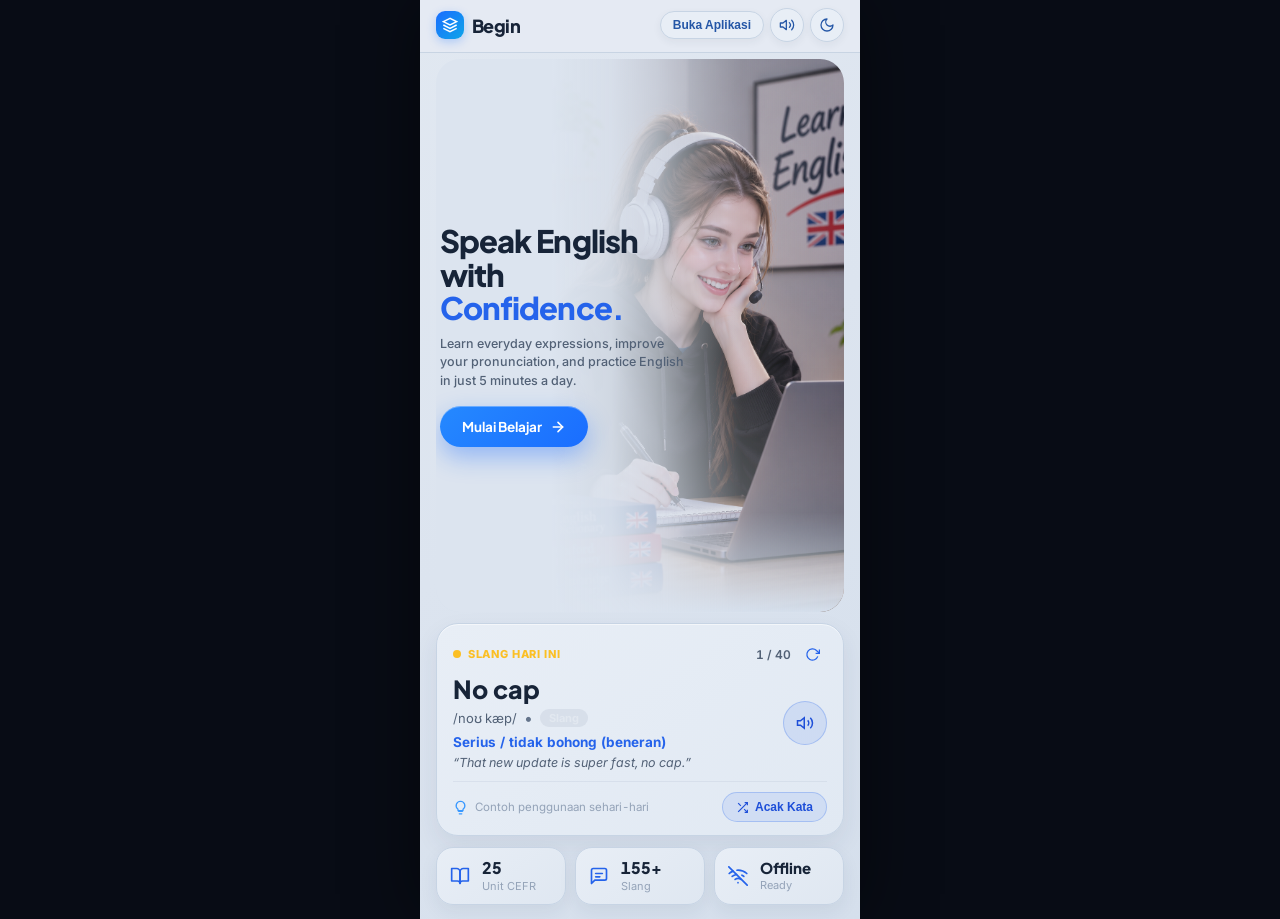
==== index.html @ 6539e972 "fix(theme): isolate #F2E6EE surface palette strictly to light mode and restore dark mode surfaces (v" ====
<!DOCTYPE html>
<html lang="id">
<head>
  <meta charset="UTF-8" />
  <meta name="viewport" content="width=device-width, initial-scale=1, maximum-scale=1, user-scalable=no, viewport-fit=cover" />
  <meta name="apple-mobile-web-app-capable" content="yes" />
  <meta name="theme-color" content="#071326" />
  <title>Begin — Speak English with Confidence</title>
  <link rel="manifest" href="./manifest.json" />
  <link rel="apple-touch-icon" href="./assets/icons/icon.svg" />
  <link rel="preconnect" href="https://fonts.googleapis.com" />
  <link rel="preconnect" href="https://fonts.gstatic.com" crossorigin />
  <link href="https://fonts.googleapis.com/css2?family=Inter:wght@400;500;600;700&family=Plus+Jakarta+Sans:wght@700;800&display=swap" rel="stylesheet" />
  <link rel="stylesheet" href="./css/tokens.css?v=28" />
  <link rel="stylesheet" href="./css/components.css?v=28" />
<script>
if ('caches' in window && localStorage.getItem('begin_ui_ver') !== 'v28') {
  caches.keys().then(ks => Promise.all(ks.map(k => caches.delete(k)))).then(() => {
    localStorage.setItem('begin_ui_ver', 'v28');
    location.reload();
  });
}
</script>
</head>
<body>
  <div class="app-shell is-landing" id="appShell" data-landing-theme="light">
    <div class="floating-toast" id="floatingToast">
      <span class="island-dot" id="toastDot"></span>
      <span id="toastText"></span>
    </div>

    <header class="top-bar">
      <div class="brand-wrap" id="brandHomeBtn">
        <div class="brand-logo"><svg viewBox="0 0 24 24"><path d="M12 2L2 7l10 5 10-5-10-5z"/><path d="M2 17l10 5 10-5"/><path d="M2 12l10 5 10-5"/></svg></div>
        <span class="brand-title">Begin</span>
      </div>
      <div class="top-actions">
        <button class="pill-nav-switch" id="modeSwitchBtn">Buka Aplikasi</button>
        <button class="icon-btn" id="voicePickerBtn" aria-label="Pilih Suara">
          <svg viewBox="0 0 24 24"><path d="M11 5L6 9H2v6h4l5 4V5z"/><path d="M15.54 8.46a5 5 0 0 1 0 7.07"/><path d="M19.07 4.93a10 10 0 0 1 0 14.14"/></svg>
        </button>
        <button class="icon-btn" id="themeToggleBtn" aria-label="Ganti Tema">
          <svg viewBox="0 0 24 24"><path d="M12 3a6 6 0 0 0 9 9 9 9 0 1 1-9-9Z"/></svg>
        </button>
      </div>
    </header>

    <main class="view-container landing-active" id="mainContainer">
      <!-- EDITORIAL LANDING PAGE MATCHING MOCKUP -->
      <section class="tab-view active" id="view-landing">
        <div class="editorial-split-hero stagger-1">
          <img class="editorial-hero-photo" src="./assets/img/hero-girl.png?v=28" alt="Belajar bahasa Inggris dengan headset di Begin" />
          <div class="editorial-hero-vignette"></div>

          <div class="editorial-hero-copy">
            <h1 class="editorial-title">
              Speak English<br/>with <span>Confidence.</span>
            </h1>
            <p class="editorial-sub">
              Learn everyday expressions, improve your pronunciation, and practice English in just 5 minutes a day.
            </p>
            <button class="editorial-cta-pill" id="heroStartBtn">
              <span>Mulai Belajar</span>
              <svg width="16" height="16" viewBox="0 0 24 24" fill="none" stroke="currentColor" stroke-width="2.4" stroke-linecap="round" stroke-linejoin="round"><line x1="5" y1="12" x2="19" y2="12"/><polyline points="12 5 19 12 12 19"/></svg>
            </button>
          </div>
        </div>

        <!-- Frosted Glass Slang Card -->
        <div class="midnight-slang-card stagger-2">
          <div style="display:flex;align-items:center;justify-content:space-between;margin-bottom:6px;">
            <div style="display:flex;align-items:center;gap:7px;">
              <span style="width:8px;height:8px;border-radius:50%;background:#FBBF24;display:inline-block;"></span>
              <span style="font-size:11px;font-weight:800;letter-spacing:0.06em;color:#FBBF24;">SLANG HARI INI</span>
            </div>
            <div style="display:flex;align-items:center;gap:6px;">
              <span id="landingSlangCounter" style="font-size:12px;font-weight:600;color:#CBD5E1;">1 / 40</span>
              <button class="slang-icon-mini" id="refreshLandingSlangBtn" aria-label="Ganti Slang">
                <svg viewBox="0 0 24 24"><polyline points="23 4 23 10 17 10"/><path d="M20.49 15a9 9 0 1 1-2.12-9.36L23 10"/></svg>
              </button>
            </div>
          </div>

          <div style="display:flex;align-items:center;justify-content:space-between;gap:12px;margin-bottom:10px;">
            <div style="min-width:0;">
              <div id="landingSlangWord" style="font-family:'Plus Jakarta Sans',sans-serif;font-size:25px;font-weight:800;line-height:1.15;">No cap</div>
              <div style="display:flex;align-items:center;gap:7px;margin:4px 0 6px;">
                <span id="landingSlangPhonetic" style="font-size:13px;color:#CBD5E1;">/nəʊ kæp/</span>
                <span style="color:#64748B;">•</span>
                <span style="font-size:11px;font-weight:700;padding:2px 9px;border-radius:99px;background:rgba(148,163,184,0.18);color:#E2E8F0;">Slang</span>
              </div>
              <div id="landingSlangMeaning" style="font-size:13.5px;font-weight:700;color:#3898FF;margin-bottom:4px;">Serius / tidak bohong (beneran)</div>
              <div id="landingSlangExample" style="font-size:12.5px;color:#E2E8F0;font-style:italic;line-height:1.4;">“That new update is super fast, no cap.”</div>
            </div>

            <button class="slang-audio-circle" id="playLandingSlangBtn" aria-label="Dengarkan Pelafalan">
              <svg viewBox="0 0 24 24"><polygon points="11 5 6 9 2 9 2 15 6 15 11 19 11 5"/><path d="M15.54 8.46a5 5 0 0 1 0 7.07"/><path d="M19.07 4.93a10 10 0 0 1 0 14.14"/></svg>
            </button>
          </div>

          <div style="border-top:1px solid rgba(148,163,184,0.16);padding-top:10px;display:flex;align-items:center;justify-content:space-between;gap:8px;">
            <div style="display:flex;align-items:center;gap:7px;color:#94A3B8;font-size:11.5px;">
              <svg width="15" height="15" viewBox="0 0 24 24" fill="none" stroke="#3898FF" stroke-width="2" stroke-linecap="round" stroke-linejoin="round"><path d="M9 18h6"/><path d="M10 22h4"/><path d="M12 2a7 7 0 0 0-4 12.7V17h8v-2.3A7 7 0 0 0 12 2z"/></svg>
              <span>Contoh penggunaan sehari-hari</span>
            </div>
            <button class="slang-shuffle-pill" id="shuffleLandingSlangBtn">
              <svg viewBox="0 0 24 24"><polyline points="16 3 21 3 21 8"/><line x1="4" y1="20" x2="21" y2="3"/><polyline points="21 16 21 21 16 21"/><line x1="15" y1="15" x2="21" y2="21"/><line x1="4" y1="4" x2="9" y2="9"/></svg>
              <span>Acak Kata</span>
            </button>
          </div>
        </div>

        <!-- Bottom 3-Column KPI Strip -->
        <div class="midnight-kpi-grid stagger-3">
          <div class="midnight-kpi-box" data-jump="path">
            <div class="midnight-kpi-icon">
              <svg viewBox="0 0 24 24"><path d="M2 3h6a4 4 0 0 1 4 4v14a3 3 0 0 0-3-3H2z"/><path d="M22 3h-6a4 4 0 0 0-4 4v14a3 3 0 0 1 3-3h7z"/></svg>
            </div>
            <div>
              <div style="font-family:'Plus Jakarta Sans',sans-serif;font-size:16px;font-weight:800;line-height:1.1;">25</div>
              <div style="font-size:11px;color:#94A3B8;margin-top:2px;">Unit CEFR</div>
            </div>
          </div>

          <div class="midnight-kpi-box" data-jump="words">
            <div class="midnight-kpi-icon">
              <svg viewBox="0 0 24 24"><path d="M21 15a2 2 0 0 1-2 2H7l-4 4V5a2 2 0 0 1 2-2h14a2 2 0 0 1 2 2z"/><line x1="8" y1="9" x2="16" y2="9"/><line x1="8" y1="13" x2="13" y2="13"/></svg>
            </div>
            <div>
              <div style="font-family:'Plus Jakarta Sans',sans-serif;font-size:16px;font-weight:800;line-height:1.1;">155+</div>
              <div style="font-size:11px;color:#94A3B8;margin-top:2px;">Slang</div>
            </div>
          </div>

          <div class="midnight-kpi-box" id="offlineBadgeBtn">
            <div class="midnight-kpi-icon">
              <svg viewBox="0 0 24 24"><line x1="1" y1="1" x2="23" y2="23"/><path d="M16.72 11.06A10.94 10.94 0 0 1 19 12.55"/><path d="M5 12.55a10.94 10.94 0 0 1 5.17-2.39"/><path d="M10.71 5.05A16 16 0 0 1 22.58 9"/><path d="M1.42 9a15.91 15.91 0 0 1 4.7-2.88"/><path d="M8.53 16.11a6 6 0 0 1 6.95 0"/><line x1="12" y1="20" x2="12.01" y2="20"/></svg>
            </div>
            <div>
              <div style="font-family:'Plus Jakarta Sans',sans-serif;font-size:15px;font-weight:800;line-height:1.1;">Offline</div>
              <div style="font-size:11px;color:#94A3B8;margin-top:2px;">Ready</div>
            </div>
          </div>
        </div>
      </section>

      <!-- TAB 1: TODAY -->
      <section class="tab-view" id="view-today">
        <h1 class="large-title">Today</h1>
        <p class="subtitle">Target latihan harianmu. Tutup ketiga cincin lewat 3 aktivitas singkat.</p>
        <div class="ios-card">
          <div class="card-header">
            <span class="card-label" style="color:var(--ios-blue);">Progress Harian</span>
            <span id="xpValue" style="font-size:13px;font-weight:800;color:var(--ios-blue);">0 XP</span>
          </div>
          <div class="rings-layout">
            <svg class="rings-svg" viewBox="0 0 120 120">
              <circle class="ring-track" cx="60" cy="60" r="48" stroke="#F43F5E"></circle>
              <circle class="ring-progress" id="ringVocab" cx="60" cy="60" r="48" stroke="#F43F5E"></circle>
              <circle class="ring-track" cx="60" cy="60" r="36" stroke="#10B981"></circle>
              <circle class="ring-progress" id="ringListen" cx="60" cy="60" r="36" stroke="#10B981"></circle>
              <circle class="ring-track" cx="60" cy="60" r="24" stroke="#1A6DFF"></circle>
              <circle class="ring-progress" id="ringSpeak" cx="60" cy="60" r="24" stroke="#1A6DFF"></circle>
            </svg>
            <div class="ring-legend">
              <div class="legend-item"><span><i class="legend-dot" style="background:var(--ios-red);"></i>Kosakata</span><strong id="statVocab">0/5</strong></div>
              <div class="legend-item"><span><i class="legend-dot" style="background:var(--ios-green);"></i>Menyimak</span><strong id="statListen">0/3</strong></div>
              <div class="legend-item"><span><i class="legend-dot" style="background:var(--ios-blue);"></i>Berbicara</span><strong id="statSpeak">0/3</strong></div>
            </div>
          </div>
          <div style="margin-top:14px;padding-top:12px;border-top:1px solid var(--separator);">
            <div class="mission-row" data-mission="words"><div><div style="font-weight:700;font-size:13.5px;color:var(--ios-red);">Hafal 5 Kata / Slang</div><div style="font-size:12px;color:var(--text-secondary);">Buka kamus Words atau kuis konteks</div></div><span style="font-weight:800;color:var(--ios-blue);font-size:13px;">Mulai ›</span></div>
            <div class="mission-row" data-mission="brief"><div><div style="font-weight:700;font-size:13.5px;color:var(--ios-green);">Simak 1 Cerita / Podcast</div><div style="font-size:12px;color:var(--text-secondary);">Putar narasi di menu Daily Brief</div></div><span style="font-weight:800;color:var(--ios-blue);font-size:13px;">Mulai ›</span></div>
            <div class="mission-row" data-mission="speak"><div><div style="font-weight:700;font-size:13.5px;color:var(--ios-blue);">Latih 3 Kalimat Suara</div><div style="font-size:12px;color:var(--text-secondary);">Tirukan pelafalan di studio Speak</div></div><span style="font-weight:800;color:var(--ios-blue);font-size:13px;">Mulai ›</span></div>
          </div>
        </div>
        <div style="display:grid;grid-template-columns:1fr 1fr;gap:10px;margin-bottom:14px;">
          <div class="ios-card" style="margin:0;"><div class="card-label">Level Aktif</div><div style="font-size:24px;font-weight:800;color:var(--ios-blue);margin:4px 0 2px;" id="levelValue">A1</div><div style="font-size:12px;color:var(--text-secondary);">Standar CEFR</div></div>
          <div class="ios-card" style="margin:0;"><div class="card-label">Kata Tersimpan</div><div style="font-size:24px;font-weight:800;color:var(--ios-green);margin:4px 0 2px;" id="vaultCount">0 Kata</div><div style="font-size:12px;color:var(--text-secondary);">Vocab Vault</div></div>
        </div>
        <div class="ios-card"><div class="card-header"><span class="card-label">Kata Tersimpan Terbaru</span></div><div id="vaultPreviewList"></div></div>
      </section>

      <!-- TAB 2: PATH -->
      <section class="tab-view" id="view-path">
        <h1 class="large-title">Path</h1>
        <p class="subtitle">Pilih tingkat kesulitan (A1 pemula hingga C1 mahir) dan selesaikan tiap unit.</p>
        <div class="level-pills" id="levelPills"></div>
        <div id="unitsList"></div>
      </section>

      <!-- TAB 3: WORDS -->
      <section class="tab-view" id="view-words">
        <h1 class="large-title">Words</h1>
        <p class="subtitle">Kamus slang gaul, kata benda, sifat, kerja, kartu hafalan & kuis acak.</p>
        <div id="lexiconContainer"></div>
      </section>

      <!-- TAB 4: SPEAK -->
      <section class="tab-view" id="view-speak">
        <h1 class="large-title">Speak</h1>
        <p class="subtitle">Atur kecepatan suara AI, dengarkan contohnya, lalu rekam tiruanmu.</p>
        <div id="speakStudioContainer"></div>
      </section>

      <!-- TAB 5: BRIEF -->
      <section class="tab-view" id="view-brief">
        <h1 class="large-title">Daily Brief</h1>
        <p class="subtitle">Bacaan podcast, olahraga & sains dengan kontrol kecepatan audio.</p>
        <div id="briefList"></div>
      </section>
    </main>

    <nav class="tab-bar hidden" id="bottomTabBar">
      <div class="tab-glider" id="tabGlider"></div>
      <button class="tab-btn active" data-tab="today"><svg viewBox="0 0 24 24"><circle cx="12" cy="12" r="9"/><circle cx="12" cy="12" r="4"/></svg><span>Today</span></button>
      <button class="tab-btn" data-tab="path"><svg viewBox="0 0 24 24"><polygon points="3 11 22 2 13 21 11 13 3 11"/></svg><span>Path</span></button>
      <button class="tab-btn" data-tab="words"><svg viewBox="0 0 24 24"><path d="M4 19.5v-15A2.5 2.5 0 0 1 6.5 2H20v20H6.5a2.5 2.5 0 0 1 0-5H20"/></svg><span>Words</span></button>
      <button class="tab-btn" data-tab="speak"><svg viewBox="0 0 24 24"><path d="M12 2a3 3 0 0 0-3 3v7a3 3 0 0 0 6 0V5a3 3 0 0 0-3-3Z"/><path d="M19 10v2a7 7 0 0 1-14 0v-2"/><line x1="12" x2="12" y1="19" y2="22"/></svg><span>Speak</span></button>
      <button class="tab-btn" data-tab="brief"><svg viewBox="0 0 24 24"><path d="M4 22h16a2 2 0 0 0 2-2V4a2 2 0 0 0-2-2H8a2 2 0 0 0-2 2v16a2 2 0 0 1-2 2Zm0 0a2 2 0 0 1-2-2v-9c0-1.1.9-2 2-2h2"/><path d="M18 14h-8"/><path d="M15 18h-5"/><path d="M10 6h8v4h-8V6Z"/></svg><span>Brief</span></button>
    </nav>

    <div class="sheet-backdrop" id="sheetBackdrop">
      <div class="bottom-sheet"><div class="sheet-grabber"></div><div id="sheetContent"></div></div>
    </div>
  </div>
  <script type="module" src="./js/app.js?v=28"></script>
</body>
</html>
---- css/tokens.css ----
:root {
  --bg-grouped: #F7F2F6;
  --bg-hero-grad: linear-gradient(180deg, #EFE3EC 0%, #F5EEF4 52%, #FAF7FA 100%);
  --bg-card: linear-gradient(160deg, #FAF4F8 0%, #F2E6EE 100%);
  --bg-card-solid: #F2E6EE;
  --bg-secondary: #EAE0E8;
  --text-primary: #0F172A;
  --text-secondary: #475569;
  --text-tertiary: #64748B;
  --separator: rgba(151, 125, 255, 0.22);

  --ios-blue: #1A6DFF;
  --ios-azure: #5B4CE6;
  --ios-green: #10B981;
  --ios-red: #F43F5E;
  --ios-orange: #F59E0B;
  --ios-purple: #977DFF;

  --nav-top-bg: linear-gradient(135deg, rgba(242, 230, 238, 0.94) 0%, rgba(235, 224, 245, 0.94) 100%);
  --nav-bottom-bg: linear-gradient(135deg, rgba(242, 230, 238, 0.96) 0%, rgba(234, 224, 246, 0.96) 100%);
  --nav-border: rgba(151, 125, 255, 0.26);

  --shadow-card: 0 6px 22px rgba(45, 28, 64, 0.06), inset 0 1px 0 rgba(255, 255, 255, 0.88);
  --shadow-float: 0 12px 30px rgba(91, 76, 230, 0.16);
  --radius-card: 22px;
  --radius-pill: 999px;
  --safe-top: env(safe-area-inset-top, 12px);
  --safe-bottom: env(safe-area-inset-bottom, 16px);
  --spring: cubic-bezier(0.34, 1.56, 0.64, 1);
  --ease-out: cubic-bezier(0.22, 1, 0.36, 1);
}

[data-theme="dark"] {
  --bg-grouped: #0B1120;
  --bg-hero-grad: linear-gradient(180deg, #0F1D38 0%, #0B1120 60%, #080C15 100%);
  --bg-card: linear-gradient(155deg, #16223B 0%, #0F182C 100%);
  --bg-card-solid: #131E36;
  --bg-secondary: #1D2B47;
  --text-primary: #F8FAFC;
  --text-secondary: #94A3B8;
  --text-tertiary: #64748B;
  --separator: rgba(96, 165, 250, 0.16);

  --ios-blue: #3B82F6;
  --ios-azure: #38BDF8;
  --ios-green: #34D399;
  --ios-red: #FB7185;
  --ios-orange: #FBBF24;
  --ios-purple: #818CF8;

  --nav-top-bg: linear-gradient(135deg, rgba(15, 30, 62, 0.94) 0%, rgba(20, 44, 84, 0.94) 100%);
  --nav-bottom-bg: linear-gradient(135deg, rgba(16, 33, 68, 0.95) 0%, rgba(22, 48, 92, 0.95) 100%);
  --nav-border: rgba(56, 189, 248, 0.25);
  --shadow-card: 0 6px 24px rgba(0, 0, 0, 0.36), inset 0 1px 0 rgba(255, 255, 255, 0.06);
  --shadow-float: 0 12px 32px rgba(0, 0, 0, 0.55);
}

* { box-sizing: border-box; margin: 0; padding: 0; -webkit-tap-highlight-color: transparent; }
body {
  font-family: "Inter", -apple-system, BlinkMacSystemFont, system-ui, sans-serif;
  background-color: #080C15; color: var(--text-primary);
  display: flex; justify-content: center; min-height: 100dvh; overflow-x: hidden;
  -webkit-font-smoothing: antialiased; font-variant-numeric: tabular-nums;
}
.serif-display { font-family: "Instrument Serif", Georgia, serif; font-weight: 400; letter-spacing: -0.02em; }
.jakarta-heading { font-family: "Plus Jakarta Sans", "Inter", sans-serif; letter-spacing: -0.03em; }
---- css/components.css ----
.app-shell {
  width: 100%; max-width: 440px; min-height: 100dvh;
  background: var(--bg-hero-grad); position: relative;
  display: flex; flex-direction: column;
  box-shadow: 0 0 70px rgba(0, 0, 0, 0.45);
}

.floating-toast {
  position: fixed; top: calc(var(--safe-top) + 12px); left: 50%;
  transform: translate(-50%, -18px); opacity: 0; pointer-events: none; z-index: 95;
  background: #0F172A; color: #FFF; border-radius: var(--radius-pill);
  padding: 8px 16px; font-size: 12.5px; font-weight: 600;
  display: flex; align-items: center; gap: 8px; white-space: nowrap;
  box-shadow: 0 8px 24px rgba(15, 23, 42, 0.28); border: 1px solid rgba(56, 189, 248, 0.3);
  transition: opacity 0.25s ease, transform 0.35s var(--ease-out);
}
.floating-toast.show { opacity: 1; transform: translate(-50%, 0); }
.island-dot { width: 7px; height: 7px; border-radius: 50%; background: #34D399; flex-shrink: 0; }
.island-dot.recording { background: #FB7185; animation: pulseDot 1s infinite; }
@keyframes pulseDot { 0%, 100% { transform: scale(1); } 50% { transform: scale(1.5); opacity: 0.6; } }

/* Frosted Navbar */
.top-bar {
  position: sticky; top: 0; z-index: 40;
  padding: calc(var(--safe-top) + 8px) 16px 10px;
  background: var(--nav-top-bg); backdrop-filter: blur(22px); -webkit-backdrop-filter: blur(22px);
  border-bottom: 1px solid var(--nav-border);
  display: flex; align-items: center; justify-content: space-between; gap: 8px;
}
.brand-wrap { display: flex; align-items: center; gap: 8px; cursor: pointer; }
.brand-logo {
  width: 28px; height: 28px; border-radius: 9px;
  background: linear-gradient(135deg, #1A6DFF 0%, #0EA5E9 100%);
  display: grid; place-items: center; color: #FFF;
  box-shadow: 0 3px 10px rgba(26, 109, 255, 0.28);
}
.brand-logo svg { width: 16px; height: 16px; stroke: currentColor; fill: none; stroke-width: 2.2; }
.brand-title { font-family: "Plus Jakarta Sans", sans-serif; font-weight: 800; font-size: 18px; letter-spacing: -0.03em; }

.top-actions { display: flex; align-items: center; gap: 6px; }
.pill-nav-switch {
  padding: 6px 12px; border-radius: var(--radius-pill); border: 1px solid var(--nav-border);
  background: var(--bg-card); color: var(--ios-blue); font-size: 12px; font-weight: 700;
  cursor: pointer; transition: transform 0.2s var(--spring);
}
.pill-nav-switch:active { transform: scale(0.94); }

.icon-btn {
  width: 34px; height: 34px; border-radius: 50%; border: 1px solid var(--separator);
  background: var(--bg-card); color: var(--text-primary);
  display: grid; place-items: center; cursor: pointer;
  box-shadow: var(--shadow-card); transition: transform 0.2s var(--spring);
}
.icon-btn svg { width: 16px; height: 16px; stroke: currentColor; fill: none; stroke-width: 1.9; stroke-linecap: round; stroke-linejoin: round; }
.icon-btn:active { transform: scale(0.92); }

/* Views & Stagger Motion */
.view-container { flex: 1; padding: 16px 18px calc(100px + var(--safe-bottom)); overflow-y: auto; }
.view-container.landing-active { padding-bottom: 36px; }
.tab-view { display: none; }
.tab-view.active { display: block; animation: staggerRise 0.4s var(--ease-out); }
@keyframes staggerRise { from { opacity: 0; transform: translateY(10px); } to { opacity: 1; transform: translateY(0); } }

.stagger-1 { animation: staggerRise 0.4s var(--ease-out) 0.04s both; }
.stagger-2 { animation: staggerRise 0.4s var(--ease-out) 0.09s both; }
.stagger-3 { animation: staggerRise 0.4s var(--ease-out) 0.14s both; }
.stagger-4 { animation: staggerRise 0.4s var(--ease-out) 0.19s both; }

.large-title { font-family: "Plus Jakarta Sans", sans-serif; font-size: 28px; font-weight: 800; letter-spacing: -0.03em; margin-bottom: 4px; }
.subtitle { font-size: 13.5px; color: var(--text-secondary); margin-bottom: 16px; line-height: 1.45; }

.ios-card {
  background: var(--bg-card); border-radius: var(--radius-card); padding: 18px;
  margin-bottom: 14px; box-shadow: var(--shadow-card); border: 1px solid var(--separator);
  transition: transform 0.25s var(--ease-out), box-shadow 0.25s ease;
}
@media (hover: hover) {
  .ios-card.interactive:hover { transform: translateY(-2px); box-shadow: 0 12px 28px rgba(26, 109, 255, 0.10); }
}
.card-header { display: flex; justify-content: space-between; align-items: center; margin-bottom: 10px; }
.card-label { font-size: 11px; font-weight: 800; text-transform: uppercase; letter-spacing: 0.06em; color: var(--text-secondary); }

/* Buttons */
.btn-primary {
  width: 100%; padding: 13px 18px; border-radius: 15px; border: none;
  background: linear-gradient(135deg, #1A6DFF 0%, #0EA5E9 100%); color: #FFF;
  font-size: 14px; font-weight: 700; cursor: pointer;
  display: inline-flex; align-items: center; justify-content: center; gap: 8px;
  box-shadow: 0 6px 18px rgba(26, 109, 255, 0.25); transition: transform 0.2s var(--spring);
}
.btn-primary:active { transform: scale(0.96); }
.btn-secondary {
  padding: 10px 14px; border-radius: 13px; border: 1px solid var(--separator);
  background: var(--bg-secondary); color: var(--text-primary);
  font-size: 13px; font-weight: 600; cursor: pointer;
  display: inline-flex; align-items: center; justify-content: center; gap: 6px;
  transition: transform 0.2s var(--spring);
}
.btn-secondary:active { transform: scale(0.95); }
.btn-primary svg, .btn-secondary svg { width: 16px; height: 16px; stroke: currentColor; fill: none; stroke-width: 2; stroke-linecap: round; stroke-linejoin: round; }

/* Landing Page Specifics */
.hero-badge {
  display: inline-flex; align-items: center; gap: 6px; padding: 5px 12px;
  border-radius: var(--radius-pill); background: rgba(26, 109, 255, 0.10);
  color: var(--ios-blue); font-size: 11.5px; font-weight: 700; margin-bottom: 12px;
}
.hero-headline { font-size: 42px; line-height: 1.05; margin-bottom: 10px; color: var(--text-primary); }
.hero-gradient-text { background: linear-gradient(135deg, #1A6DFF 0%, #0EA5E9 100%); -webkit-background-clip: text; -webkit-text-fill-color: transparent; }
.kpi-strip { display: grid; grid-template-columns: repeat(3, 1fr); gap: 8px; margin: 16px 0; }
.kpi-pill { background: var(--bg-card); border: 1px solid var(--separator); border-radius: 16px; padding: 11px 8px; text-align: center; box-shadow: var(--shadow-card); }
.kpi-num { font-family: "Plus Jakarta Sans", sans-serif; font-size: 18px; font-weight: 800; color: var(--ios-blue); }
.kpi-lbl { font-size: 11px; color: var(--text-secondary); margin-top: 2px; }

.feature-grid-4 { display: grid; grid-template-columns: 1fr 1fr; gap: 10px; margin-bottom: 14px; }
.feature-card { background: var(--bg-card); border: 1px solid var(--separator); border-radius: 20px; padding: 15px; cursor: pointer; box-shadow: var(--shadow-card); transition: transform 0.2s var(--spring); }
.feature-card:active { transform: scale(0.96); }
.feature-icon-box { width: 36px; height: 36px; border-radius: 11px; background: rgba(26, 109, 255, 0.10); color: var(--ios-blue); display: grid; place-items: center; margin-bottom: 10px; }
.feature-icon-box svg { width: 18px; height: 18px; stroke: currentColor; fill: none; stroke-width: 2; }

.azure-cta-banner {
  background: linear-gradient(135deg, #1A6DFF 0%, #0284C7 100%);
  border-radius: 24px; padding: 22px 20px; color: #FFFFFF;
  box-shadow: 0 12px 30px rgba(26, 109, 255, 0.28); margin-top: 8px;
}

/* Activity Rings & Mission Rows */
.rings-layout { display: flex; align-items: center; gap: 16px; }
.rings-svg { width: 112px; height: 112px; flex-shrink: 0; transform: rotate(-90deg); }
.ring-track { fill: none; stroke-width: 10; opacity: 0.16; }
.ring-progress { fill: none; stroke-width: 10; stroke-linecap: round; transition: stroke-dashoffset 0.8s var(--ease-out); }
.ring-legend { flex: 1; display: flex; flex-direction: column; gap: 9px; }
.legend-item { display: flex; justify-content: space-between; align-items: center; font-size: 13px; }
.legend-dot { display: inline-block; width: 9px; height: 9px; border-radius: 50%; margin-right: 6px; }

.mission-row {
  display: flex; align-items: center; justify-content: space-between; gap: 10px;
  padding: 12px; border-radius: 16px; background: var(--bg-grouped);
  border: 1px solid var(--separator); margin-top: 8px; cursor: pointer;
  transition: transform 0.2s var(--spring);
}
.mission-row:active { transform: scale(0.97); }

/* Pills, Lists & Waveform */
.level-pills { display: flex; gap: 7px; overflow-x: auto; padding-bottom: 6px; margin-bottom: 12px; scrollbar-width: none; }
.level-pills::-webkit-scrollbar { display: none; }
.level-pill {
  padding: 7px 14px; border-radius: var(--radius-pill); border: 1px solid var(--separator);
  background: var(--bg-card); color: var(--text-secondary); font-size: 12.5px; font-weight: 700;
  cursor: pointer; white-space: nowrap; transition: all 0.2s var(--ease-out);
}
.level-pill.active { background: var(--ios-blue); color: #FFF; border-color: var(--ios-blue); box-shadow: 0 4px 12px rgba(26, 109, 255, 0.25); }

.unit-card { display: flex; align-items: center; justify-content: space-between; gap: 12px; cursor: pointer; }
.unit-badge { width: 42px; height: 42px; border-radius: 13px; display: grid; place-items: center; font-weight: 800; font-size: 14px; color: #FFF; flex-shrink: 0; }

.waveform { display: flex; align-items: center; justify-content: center; gap: 4px; height: 32px; margin: 10px 0; }
.wave-bar { width: 4px; height: 10px; border-radius: 4px; background: var(--ios-blue); }
.waveform.active .wave-bar { animation: waveBounce 0.7s infinite ease-in-out alternate; background: var(--ios-red); }
.waveform.active .wave-bar:nth-child(2) { animation-delay: 0.1s; }
.waveform.active .wave-bar:nth-child(3) { animation-delay: 0.2s; }
.waveform.active .wave-bar:nth-child(4) { animation-delay: 0.3s; }
@keyframes waveBounce { from { height: 8px; } to { height: 28px; } }

.word-chip-result { display: inline-block; padding: 3px 8px; border-radius: 8px; margin: 3px 2px; font-weight: 600; font-size: 13.5px; }
.word-ok { background: rgba(16, 185, 129, 0.15); color: var(--ios-green); }
.word-miss { background: rgba(244, 63, 94, 0.15); color: var(--ios-red); text-decoration: underline wavy; }

.brief-body { font-size: 15.5px; line-height: 1.68; color: var(--text-primary); }
.tap-word { color: var(--ios-blue); font-weight: 600; border-bottom: 1.5px dashed var(--ios-blue); cursor: pointer; padding: 0 2px; border-radius: 4px; }

/* 5-Column Floating Bottom Tab Bar */
.tab-bar {
  position: fixed; bottom: calc(12px + var(--safe-bottom)); left: 50%; transform: translateX(-50%);
  width: calc(100% - 28px); max-width: 412px;
  background: var(--nav-bottom-bg); backdrop-filter: blur(24px); -webkit-backdrop-filter: blur(24px);
  border: 1px solid var(--nav-border); border-radius: 26px; padding: 6px;
  display: grid; grid-template-columns: repeat(5, minmax(0, 1fr)); gap: 2px;
  box-shadow: var(--shadow-float); z-index: 50;
}
.tab-bar.hidden { display: none; }
.tab-btn {
  background: none; border: none; color: var(--text-tertiary);
  display: flex; flex-direction: column; align-items: center; justify-content: center; gap: 3px;
  padding: 7px 2px; border-radius: 19px; cursor: pointer;
  font-size: 10.5px; font-weight: 600; white-space: nowrap; transition: all 0.2s var(--spring);
}
.tab-btn svg { width: 19px; height: 19px; stroke: currentColor; fill: none; stroke-width: 1.9; stroke-linecap: round; stroke-linejoin: round; }
.tab-btn.active { color: var(--ios-blue); background: rgba(255, 255, 255, 0.88); box-shadow: 0 3px 10px rgba(26, 109, 255, 0.16); }
[data-theme='dark'] .tab-btn.active { background: rgba(59, 130, 246, 0.24); color: #60A5FA; box-shadow: none; }

/* Bottom Sheet Modal */
.sheet-backdrop { position: fixed; inset: 0; background: rgba(15, 23, 42, 0.45); backdrop-filter: blur(4px); z-index: 80; display: none; align-items: flex-end; justify-content: center; }
.sheet-backdrop.open { display: flex; }
.bottom-sheet { width: 100%; max-width: 440px; background: var(--bg-card); border-radius: 28px 28px 0 0; padding: 12px 20px calc(24px + var(--safe-bottom)); max-height: 88dvh; overflow-y: auto; animation: sheetUp 0.35s var(--ease-out); }
@keyframes sheetUp { from { transform: translateY(100%); } to { transform: translateY(0); } }
.sheet-grabber { width: 38px; height: 5px; border-radius: 99px; background: var(--text-tertiary); opacity: 0.35; margin: 0 auto 14px; }
.token-pool, .answer-box { display: flex; flex-wrap: wrap; gap: 8px; min-height: 52px; padding: 12px; border-radius: 16px; background: var(--bg-grouped); margin-bottom: 14px; }
.word-token { padding: 8px 14px; border-radius: 12px; background: var(--bg-card); border: 1px solid var(--separator); font-size: 14px; font-weight: 600; cursor: pointer; box-shadow: var(--shadow-card); }
.word-token.used { opacity: 0.3; pointer-events: none; }

@media (prefers-reduced-motion: reduce) {
  *, *::before, *::after { animation-duration: 0.01ms !important; transition-duration: 0.01ms !important; }
}

.btn-stop {
  width: 100%; padding: 11px 14px; border-radius: 15px; border: 1px solid rgba(244, 63, 94, 0.28);
  background: linear-gradient(135deg, #F43F5E 0%, #E11D48 100%); color: #FFF;
  font-size: 14px; font-weight: 700; cursor: pointer;
  display: inline-flex; align-items: center; justify-content: center; gap: 8px;
  box-shadow: 0 6px 18px rgba(244, 63, 94, 0.24); transition: transform 0.2s var(--spring);
}
.btn-stop:active { transform: scale(0.96); }
.btn-stop svg { width: 15px; height: 15px; stroke: currentColor; fill: currentColor; }

/* === TACTILE MICRO-INTERACTIONS & SKELETON SHIMMER (v8) === */
.tab-bar { position: fixed; overflow: hidden; }
.tab-glider {
  position: absolute; top: 6px; bottom: 6px; left: 6px;
  border-radius: 19px; background: rgba(255, 255, 255, 0.94);
  box-shadow: 0 4px 14px rgba(26, 109, 255, 0.18), inset 0 1px 0 #FFF;
  transition: transform 0.42s var(--spring), width 0.35s var(--ease-out);
  pointer-events: none; z-index: 0;
}
[data-theme="dark"] .tab-glider {
  background: rgba(59, 130, 246, 0.26);
  box-shadow: 0 4px 14px rgba(0, 0, 0, 0.35), inset 0 1px 0 rgba(255, 255, 255, 0.12);
}
.tab-btn { position: relative; z-index: 1; background: transparent !important; box-shadow: none !important; }
.tab-btn:active { transform: scale(0.88); }
.tab-btn svg { transition: transform 0.35s var(--spring), stroke-width 0.2s ease; }
.tab-btn.active svg { animation: navIconPop 0.42s var(--spring) forwards; stroke-width: 2.2; }
@keyframes navIconPop {
  0% { transform: scale(0.85) translateY(0); }
  55% { transform: scale(1.18) translateY(-2.5px); }
  100% { transform: scale(1.04) translateY(-1px); }
}

/* Button Sheen & Spring Feedback */
.btn-primary, #bannerOpenAppBtn { position: relative; overflow: hidden; }
.btn-primary::after, #bannerOpenAppBtn::after {
  content: ""; position: absolute; top: 0; left: -120%; width: 65%; height: 100%;
  background: linear-gradient(120deg, transparent, rgba(255, 255, 255, 0.34), transparent);
  transform: skewX(-22deg); transition: left 0.65s var(--ease-out); pointer-events: none;
}
.btn-primary svg { transition: transform 0.28s var(--spring); }
.icon-btn svg, .brand-logo { transition: transform 0.32s var(--spring); }
.brand-wrap:active .brand-logo { transform: scale(0.9) rotate(-6deg); }
.icon-btn:active svg { transform: scale(0.85) rotate(12deg); }
#bannerOpenAppBtn { transition: transform 0.25s var(--spring), box-shadow 0.25s ease; }
#bannerOpenAppBtn:active { transform: scale(0.96); }

/* Desktop/Pointer Hover Elevation (Scoped so touchscreens never stick) */
@media (hover: hover) {
  .btn-primary:hover::after, #bannerOpenAppBtn:hover::after { left: 145%; }
  .btn-primary:hover { transform: translateY(-1.5px); box-shadow: 0 10px 24px rgba(26, 109, 255, 0.32); }
  .btn-primary:hover svg { transform: translateX(3px); }
  .btn-secondary:hover { background: rgba(26, 109, 255, 0.09); border-color: rgba(26, 109, 255, 0.28); transform: translateY(-1px); }
  .pill-nav-switch:hover { background: var(--ios-blue); color: #FFF; transform: translateY(-1px); }
  .icon-btn:hover { border-color: rgba(26, 109, 255, 0.35); transform: translateY(-1.5px); }
  .icon-btn:hover svg { transform: scale(1.1) rotate(-8deg); }
  .feature-card:hover, .kpi-pill:hover, .unit-card:hover {
    transform: translateY(-3px); border-color: rgba(26, 109, 255, 0.32);
    box-shadow: 0 12px 28px rgba(26, 109, 255, 0.12);
  }
  .feature-card:hover .feature-icon-box { transform: scale(1.1) rotate(-4deg); }
  .mission-row:hover { transform: translateX(3px); border-color: rgba(26, 109, 255, 0.32); background: var(--bg-card); }
  .level-pill:not(.active):hover { border-color: var(--ios-blue); color: var(--ios-blue); transform: translateY(-1px); }
}

.feature-icon-box { transition: transform 0.32s var(--spring); }
.kpi-pill { transition: transform 0.25s var(--spring), border-color 0.25s ease, box-shadow 0.25s ease; }
.kpi-pill:active { transform: scale(0.95); }
.unit-card:active { transform: scale(0.975); }

/* Skeleton Shimmer Loader */
.skeleton-card {
  background: var(--bg-card); border: 1px solid var(--separator);
  border-radius: var(--radius-card); padding: 16px; margin-bottom: 12px;
}
.skeleton-line {
  height: 13px; border-radius: 8px; margin-bottom: 10px;
  background: linear-gradient(90deg, var(--bg-secondary) 25%, rgba(26, 109, 255, 0.12) 50%, var(--bg-secondary) 75%);
  background-size: 200% 100%; animation: shimmerSweep 1.35s infinite linear;
}
.skeleton-line.short { width: 42%; height: 10px; }
.skeleton-line.title { width: 72%; height: 18px; }
.skeleton-line:last-child { margin-bottom: 0; }
@keyframes shimmerSweep { 0% { background-position: 200% 0; } 100% { background-position: -200% 0; } }

/* === v10: HERO VISUAL, SPEED PILLS & COLOR FEEDBACK === */
.hero-visual-banner {
  position: relative; border-radius: 24px; overflow: hidden; margin-bottom: 14px;
  background: linear-gradient(135deg, #1E40AF 0%, #1A6DFF 52%, #0EA5E9 100%);
  padding: 18px 18px 0; color: #FFF;
  box-shadow: 0 14px 32px rgba(26, 109, 255, 0.24);
  display: grid; grid-template-columns: 1.15fr 0.85fr; align-items: end; gap: 8px;
}
.speed-bar {
  display: grid; grid-template-columns: repeat(4, 1fr); gap: 5px;
  background: var(--bg-secondary); padding: 4px; border-radius: 13px; margin-bottom: 12px;
}
.speed-pill {
  border: none; background: transparent; color: var(--text-secondary);
  padding: 6px 4px; border-radius: 10px; font-size: 11.5px; font-weight: 700;
  cursor: pointer; transition: all 0.2s var(--spring);
}
.speed-pill.active {
  background: var(--bg-card-solid); color: var(--ios-blue);
  box-shadow: 0 2px 8px rgba(26, 109, 255, 0.16);
}
.word-token.token-correct, .quiz-opt.opt-correct {
  background: linear-gradient(135deg, rgba(16, 185, 129, 0.22), rgba(16, 185, 129, 0.12)) !important;
  border-color: var(--ios-green) !important; color: var(--ios-green) !important;
  animation: tokenPop 0.32s var(--spring);
}
.word-token.token-wrong, .quiz-opt.opt-wrong {
  background: linear-gradient(135deg, rgba(244, 63, 94, 0.22), rgba(244, 63, 94, 0.12)) !important;
  border-color: var(--ios-red) !important; color: var(--ios-red) !important;
  animation: tokenShake 0.35s ease;
}
@keyframes tokenPop { 0% { transform: scale(0.9); } 60% { transform: scale(1.06); } 100% { transform: scale(1); } }
@keyframes tokenShake { 0%,100% { transform: translateX(0); } 25% { transform: translateX(-5px); } 75% { transform: translateX(5px); } }

.praise-stage {
  text-align: center; padding: 22px 14px; border-radius: 22px;
  background: linear-gradient(160deg, rgba(16, 185, 129, 0.14), rgba(26, 109, 255, 0.10));
  border: 1px solid rgba(16, 185, 129, 0.32); animation: staggerRise 0.38s var(--spring);
}
.praise-badge {
  width: 60px; height: 60px; border-radius: 50%; margin: 0 auto 10px;
  background: linear-gradient(135deg, #10B981, #059669); color: #FFF;
  display: grid; place-items: center; box-shadow: 0 10px 24px rgba(16, 185, 129, 0.32);
  animation: tokenPop 0.45s var(--spring);
}

/* === v11: LAYERED VECTOR HERO & PROPORTIONAL VIEWPORT === */
#view-landing.active {
  display: flex;
  flex-direction: column;
  justify-content: space-between;
  min-height: calc(100dvh - 86px);
  gap: 12px;
}

.editorial-hero-card {
  position: relative;
  border-radius: 26px;
  overflow: hidden;
  background: linear-gradient(155deg, #1E3A8A 0%, #1A6DFF 48%, #0284C7 100%);
  padding: 20px 18px 0;
  color: #FFFFFF;
  box-shadow: 0 16px 36px rgba(26, 109, 255, 0.26), inset 0 1px 0 rgba(255, 255, 255, 0.35);
}

.hero-top-copy {
  position: relative;
  z-index: 3;
  text-align: center;
  max-width: 340px;
  margin: 0 auto 6px;
}

.hero-stage {
  position: relative;
  height: 224px;
  margin-top: 4px;
  display: flex;
  align-items: flex-end;
  justify-content: center;
}

.hero-artwork-svg {
  width: 270px;
  height: 218px;
  display: block;
  position: relative;
  z-index: 2;
  filter: drop-shadow(0 12px 22px rgba(15, 23, 42, 0.28));
}

/* Floating Frosted Glass Feature Badges */
.glass-float-pill {
  position: absolute;
  z-index: 4;
  background: rgba(255, 255, 255, 0.88);
  backdrop-filter: blur(12px);
  -webkit-backdrop-filter: blur(12px);
  border: 1px solid rgba(255, 255, 255, 0.95);
  border-radius: 14px;
  padding: 7px 11px;
  color: #0F172A;
  box-shadow: 0 10px 24px rgba(15, 23, 42, 0.16);
  display: flex;
  align-items: center;
  gap: 7px;
  pointer-events: none;
}

.pill-pos-1 { top: 14px; left: 2px; animation: floatPillA 4.2s ease-in-out infinite; }
.pill-pos-2 { top: 38px; right: 2px; animation: floatPillB 4.8s ease-in-out infinite; }
.pill-pos-3 { bottom: 16px; left: 4px; animation: floatPillC 4.5s ease-in-out infinite; }

@keyframes floatPillA { 0%, 100% { transform: translateY(0px); } 50% { transform: translateY(-5px); } }
@keyframes floatPillB { 0%, 100% { transform: translateY(0px); } 50% { transform: translateY(5px); } }
@keyframes floatPillC { 0%, 100% { transform: translateY(0px); } 50% { transform: translateY(-4px); } }

.pill-dot-icon {
  width: 24px;
  height: 24px;
  border-radius: 8px;
  display: grid;
  place-items: center;
  flex-shrink: 0;
}
.pill-dot-icon svg { width: 13px; height: 13px; stroke: currentColor; fill: none; stroke-width: 2.2; }

.eq-mini { display: inline-flex; align-items: flex-end; gap: 2.5px; height: 14px; }
.eq-mini span { width: 2.5px; border-radius: 99px; background: var(--ios-blue); animation: eqPulse 0.9s ease-in-out infinite alternate; }
.eq-mini span:nth-child(2) { animation-delay: 0.2s; }
.eq-mini span:nth-child(3) { animation-delay: 0.4s; }
.eq-mini span:nth-child(4) { animation-delay: 0.15s; }
@keyframes eqPulse { from { height: 4px; } to { height: 14px; } }

/* === v12: FULL-FIT REAL PHOTO HERO (ZERO SCROLL, ZERO OVERLAP) === */
.view-container.landing-active {
  padding: 10px 16px calc(12px + var(--safe-bottom));
  overflow: hidden;
}

#view-landing.active {
  display: grid;
  grid-template-rows: 1fr auto auto;
  height: calc(100dvh - 54px - var(--safe-top));
  min-height: 540px;
  gap: 10px;
}

.photo-hero-card {
  position: relative;
  border-radius: 26px;
  overflow: hidden;
  background: #0F172A;
  box-shadow: 0 14px 32px rgba(15, 23, 42, 0.18), inset 0 1px 0 rgba(255, 255, 255, 0.35);
  display: flex;
  flex-direction: column;
  justify-content: space-between;
  min-height: 270px;
}

.photo-hero-img {
  position: absolute;
  inset: 0;
  width: 100%;
  height: 100%;
  object-fit: cover;
  object-position: center 18%;
  z-index: 1;
  transition: transform 6s var(--ease-out);
}

.photo-hero-overlay {
  position: absolute;
  inset: 0;
  z-index: 2;
  background: linear-gradient(
    180deg,
    rgba(15, 23, 42, 0.28) 0%,
    rgba(15, 23, 42, 0.06) 34%,
    rgba(15, 36, 84, 0.84) 68%,
    rgba(11, 25, 58, 0.96) 100%
  );
}

.hero-top-pill {
  position: relative;
  z-index: 3;
  align-self: flex-start;
  margin: 14px 14px 0;
  padding: 6px 12px;
  border-radius: var(--radius-pill);
  background: rgba(15, 23, 42, 0.46);
  backdrop-filter: blur(12px);
  -webkit-backdrop-filter: blur(12px);
  border: 1px solid rgba(255, 255, 255, 0.22);
  color: #F8FAFC;
  font-size: 11px;
  font-weight: 700;
  display: inline-flex;
  align-items: center;
  gap: 6px;
}

.hero-live-dot {
  width: 7px;
  height: 7px;
  border-radius: 50%;
  background: #34D399;
  box-shadow: 0 0 8px #34D399;
}

.hero-bottom-content {
  position: relative;
  z-index: 3;
  padding: 16px 18px 18px;
  color: #FFFFFF;
}

.hero-cta-clean {
  width: 100%;
  padding: 12px 18px;
  border-radius: 15px;
  border: none;
  background: linear-gradient(135deg, #FFFFFF 0%, #EFF6FF 100%);
  color: #1A6DFF;
  font-family: "Plus Jakarta Sans", sans-serif;
  font-size: 14px;
  font-weight: 800;
  cursor: pointer;
  display: flex;
  align-items: center;
  justify-content: center;
  gap: 8px;
  box-shadow: 0 8px 22px rgba(0, 0, 0, 0.25);
  transition: transform 0.22s var(--spring), box-shadow 0.22s ease;
}
.hero-cta-clean:active { transform: scale(0.96); }

/* === v14: ADAPTIVE LIGHT & DARK EDITORIAL LANDING === */
:root {
  --ld-canvas: radial-gradient(circle at 82% 22%, #DBEAFE 0%, #EFF6FF 48%, #F8FAFC 100%);
  --ld-topbar-bg: rgba(248, 250, 252, 0.82);
  --ld-topbar-border: rgba(15, 23, 42, 0.08);
  --ld-brand: #0F172A;
  --ld-pill-bg: rgba(255, 255, 255, 0.9);
  --ld-pill-border: rgba(26, 109, 255, 0.28);
  --ld-pill-text: #1A6DFF;
  --ld-icon-bg: rgba(255, 255, 255, 0.92);
  --ld-icon-border: rgba(15, 23, 42, 0.09);
  --ld-icon-color: #0F172A;
  --ld-vignette:
    linear-gradient(90deg, #EFF6FF 0%, #EFF6FF 35%, rgba(239, 246, 255, 0.82) 54%, rgba(239, 246, 255, 0.08) 82%, rgba(239, 246, 255, 0.16) 100%),
    linear-gradient(180deg, rgba(239, 246, 255, 0.35) 0%, rgba(239, 246, 255, 0) 24%, rgba(239, 246, 255, 0) 68%, #F4F8FE 100%);
  --ld-heading: #0F172A;
  --ld-accent: #1A6DFF;
  --ld-sub: #475569;
  --ld-card-bg: linear-gradient(155deg, rgba(255, 255, 255, 0.95) 0%, rgba(241, 247, 255, 0.97) 100%);
  --ld-card-border: rgba(26, 109, 255, 0.16);
  --ld-card-shadow: 0 14px 30px rgba(15, 23, 42, 0.07), inset 0 1px 0 rgba(255, 255, 255, 0.95);
  --ld-slang-tag: #D97706;
  --ld-slang-word: #0F172A;
  --ld-slang-muted: #64748B;
  --ld-slang-chip-bg: rgba(26, 109, 255, 0.10);
  --ld-slang-chip-text: #1E40AF;
  --ld-slang-example: #334155;
  --ld-divider: rgba(15, 23, 42, 0.08);
  --ld-audio-bg: rgba(26, 109, 255, 0.11);
  --ld-audio-border: rgba(26, 109, 255, 0.22);
  --ld-audio-color: #1A6DFF;
  --ld-shuffle-bg: rgba(26, 109, 255, 0.08);
  --ld-shuffle-border: rgba(26, 109, 255, 0.25);
  --ld-shuffle-text: #1A6DFF;
  --ld-kpi-bg: rgba(255, 255, 255, 0.94);
  --ld-kpi-border: rgba(15, 23, 42, 0.08);
  --ld-kpi-shadow: 0 8px 20px rgba(15, 23, 42, 0.05), inset 0 1px 0 rgba(255, 255, 255, 0.9);
  --ld-kpi-val: #0F172A;
  --ld-kpi-sub: #64748B;
}

:root[data-theme="dark"],
body[data-theme="dark"],
body.dark,
body.dark-theme,
.app-shell.theme-dark {
  --ld-canvas: radial-gradient(circle at 82% 24%, #163366 0%, #09172E 48%, #050D1C 100%);
  --ld-topbar-bg: rgba(7, 19, 38, 0.72);
  --ld-topbar-border: rgba(96, 165, 250, 0.14);
  --ld-brand: #FFFFFF;
  --ld-pill-bg: rgba(15, 34, 68, 0.75);
  --ld-pill-border: rgba(96, 165, 250, 0.42);
  --ld-pill-text: #E0F2FE;
  --ld-icon-bg: rgba(255, 255, 255, 0.08);
  --ld-icon-border: rgba(255, 255, 255, 0.14);
  --ld-icon-color: #F8FAFC;
  --ld-vignette:
    linear-gradient(90deg, #071326 0%, #071326 36%, rgba(7, 19, 38, 0.78) 54%, rgba(7, 19, 38, 0.12) 82%, rgba(7, 19, 38, 0.25) 100%),
    linear-gradient(180deg, rgba(7, 19, 38, 0.35) 0%, rgba(7, 19, 38, 0) 24%, rgba(7, 19, 38, 0) 70%, #061022 100%);
  --ld-heading: #FFFFFF;
  --ld-accent: #58A6FF;
  --ld-sub: #CBD5E1;
  --ld-card-bg: linear-gradient(155deg, rgba(18, 37, 71, 0.86) 0%, rgba(11, 24, 48, 0.92) 100%);
  --ld-card-border: rgba(96, 165, 250, 0.24);
  --ld-card-shadow: 0 14px 32px rgba(2, 6, 23, 0.45), inset 0 1px 0 rgba(255, 255, 255, 0.12);
  --ld-slang-tag: #FBBF24;
  --ld-slang-word: #FFFFFF;
  --ld-slang-muted: #CBD5E1;
  --ld-slang-chip-bg: rgba(148, 163, 184, 0.18);
  --ld-slang-chip-text: #E2E8F0;
  --ld-slang-example: #E2E8F0;
  --ld-divider: rgba(148, 163, 184, 0.16);
  --ld-audio-bg: rgba(37, 99, 235, 0.22);
  --ld-audio-border: rgba(96, 165, 250, 0.25);
  --ld-audio-color: #FFFFFF;
  --ld-shuffle-bg: rgba(26, 109, 255, 0.16);
  --ld-shuffle-border: rgba(56, 189, 248, 0.35);
  --ld-shuffle-text: #E0F2FE;
  --ld-kpi-bg: rgba(13, 27, 52, 0.88);
  --ld-kpi-border: rgba(96, 165, 250, 0.18);
  --ld-kpi-shadow: inset 0 1px 0 rgba(255, 255, 255, 0.07);
  --ld-kpi-val: #FFFFFF;
  --ld-kpi-sub: #94A3B8;
}

.app-shell.is-landing {
  background: var(--ld-canvas);
  color: var(--ld-heading);
  transition: background 0.3s ease, color 0.3s ease;
}
.app-shell.is-landing .top-bar {
  background: var(--ld-topbar-bg);
  border-bottom: 1px solid var(--ld-topbar-border);
}
.app-shell.is-landing .brand-title { color: var(--ld-brand); }
.app-shell.is-landing .pill-nav-switch {
  background: var(--ld-pill-bg);
  border: 1px solid var(--ld-pill-border);
  color: var(--ld-pill-text);
}
.app-shell.is-landing .icon-btn {
  background: var(--ld-icon-bg);
  border: 1px solid var(--ld-icon-border);
  color: var(--ld-icon-color);
  box-shadow: none;
}

.editorial-hero-vignette { background: var(--ld-vignette); }
.editorial-title { color: var(--ld-heading); }
.editorial-title span { color: var(--ld-accent); }
.editorial-sub { color: var(--ld-sub); }

.midnight-slang-card {
  background: var(--ld-card-bg);
  border: 1px solid var(--ld-card-border);
  box-shadow: var(--ld-card-shadow);
  color: var(--ld-slang-word);
}
.ld-slang-tag { color: var(--ld-slang-tag); }
.ld-slang-dot { background: var(--ld-slang-tag); }
.ld-slang-counter { color: var(--ld-slang-muted); font-variant-numeric: tabular-nums; }
.ld-slang-word { color: var(--ld-slang-word); }
.ld-slang-phonetic { color: var(--ld-slang-muted); }
.ld-slang-chip { background: var(--ld-slang-chip-bg); color: var(--ld-slang-chip-text); }
.ld-slang-meaning { color: var(--ld-accent); }
.ld-slang-example { color: var(--ld-slang-example); }
.ld-slang-footer { border-top: 1px solid var(--ld-divider); }
.ld-slang-hint { color: var(--ld-slang-muted); }

.slang-audio-circle {
  background: var(--ld-audio-bg);
  border: 1px solid var(--ld-audio-border);
  color: var(--ld-audio-color);
}
.slang-icon-mini { width: 36px; height: 36px; color: var(--ld-accent); }
.slang-shuffle-pill {
  background: var(--ld-shuffle-bg);
  border: 1px solid var(--ld-shuffle-border);
  color: var(--ld-shuffle-text);
}

.midnight-kpi-box {
  background: var(--ld-kpi-bg);
  border: 1px solid var(--ld-kpi-border);
  box-shadow: var(--ld-kpi-shadow);
}
.midnight-kpi-icon { color: var(--ld-accent); }
.ld-kpi-val { color: var(--ld-kpi-val); font-variant-numeric: tabular-nums; }
.ld-kpi-sub { color: var(--ld-kpi-sub); }

@media (prefers-reduced-motion: reduce) {
  .app-shell.is-landing, .editorial-cta-pill, .slang-audio-circle, .midnight-kpi-box {
    transition: none !important;
  }
}

/* === v13: EDITORIAL MIDNIGHT HERO & GLASS SLANG SHOWCASE === */
.app-shell.is-landing {
  background: radial-gradient(circle at 82% 24%, #163366 0%, #09172E 48%, #050D1C 100%);
  color: #F8FAFC;
}

.app-shell.is-landing .top-bar {
  background: rgba(7, 19, 38, 0.72);
  border-bottom: 1px solid rgba(96, 165, 250, 0.14);
}

.app-shell.is-landing .brand-title {
  color: #FFFFFF;
}

.app-shell.is-landing .pill-nav-switch {
  background: rgba(15, 34, 68, 0.75);
  border: 1px solid rgba(96, 165, 250, 0.42);
  color: #E0F2FE;
}

.app-shell.is-landing .icon-btn {
  background: rgba(255, 255, 255, 0.08);
  border: 1px solid rgba(255, 255, 255, 0.14);
  color: #F8FAFC;
  box-shadow: none;
}

.view-container.landing-active {
  padding: 6px 16px calc(14px + var(--safe-bottom));
  overflow: hidden;
}

#view-landing.active {
  display: grid;
  grid-template-rows: 1fr auto auto;
  height: calc(100dvh - 54px - var(--safe-top));
  min-height: 550px;
  gap: 11px;
}

/* Full-Bleed Blended Portrait Hero */
.editorial-split-hero {
  position: relative;
  border-radius: 24px;
  overflow: hidden;
  display: flex;
  align-items: center;
  min-height: 255px;
}

.editorial-hero-photo {
  position: absolute;
  top: 0;
  right: -4%;
  width: 68%;
  height: 100%;
  object-fit: cover;
  object-position: center 14%;
  z-index: 1;
  filter: contrast(1.04) saturate(1.06);
}

.editorial-hero-vignette {
  position: absolute;
  inset: 0;
  z-index: 2;
  background:
    linear-gradient(90deg, #071326 0%, #071326 36%, rgba(7, 19, 38, 0.78) 54%, rgba(7, 19, 38, 0.12) 82%, rgba(7, 19, 38, 0.25) 100%),
    linear-gradient(180deg, rgba(7, 19, 38, 0.35) 0%, rgba(7, 19, 38, 0) 24%, rgba(7, 19, 38, 0) 70%, #061022 100%);
}

.editorial-hero-copy {
  position: relative;
  z-index: 3;
  width: 64%;
  padding: 12px 6px 12px 4px;
}

.editorial-title {
  font-family: "Plus Jakarta Sans", "Inter", sans-serif;
  font-size: 31px;
  font-weight: 800;
  line-height: 1.08;
  letter-spacing: -0.03em;
  color: #FFFFFF;
  margin-bottom: 10px;
}

.editorial-title span {
  color: #58A6FF;
}

.editorial-sub {
  font-size: 12.5px;
  line-height: 1.48;
  color: #CBD5E1;
  margin-bottom: 16px;
}

.editorial-cta-pill {
  display: inline-flex;
  align-items: center;
  justify-content: center;
  gap: 8px;
  padding: 12px 22px;
  border-radius: var(--radius-pill);
  border: none;
  background: linear-gradient(135deg, #2589FF 0%, #1A6DFF 100%);
  color: #FFFFFF;
  font-family: "Plus Jakarta Sans", sans-serif;
  font-size: 13.5px;
  font-weight: 700;
  cursor: pointer;
  box-shadow: 0 10px 24px rgba(26, 109, 255, 0.38), inset 0 1px 0 rgba(255, 255, 255, 0.32);
  transition: transform 0.22s var(--spring), box-shadow 0.22s ease;
}
.editorial-cta-pill:active { transform: scale(0.95); }

/* Frosted Midnight Slang Card */
.midnight-slang-card {
  background: linear-gradient(155deg, rgba(18, 37, 71, 0.86) 0%, rgba(11, 24, 48, 0.92) 100%);
  backdrop-filter: blur(18px);
  -webkit-backdrop-filter: blur(18px);
  border: 1px solid rgba(96, 165, 250, 0.24);
  border-radius: 22px;
  padding: 15px 16px 13px;
  box-shadow: 0 14px 32px rgba(2, 6, 23, 0.45), inset 0 1px 0 rgba(255, 255, 255, 0.12);
  color: #F8FAFC;
}

.slang-audio-circle {
  width: 44px;
  height: 44px;
  border-radius: 50%;
  border: 1px solid rgba(96, 165, 250, 0.25);
  background: rgba(37, 99, 235, 0.22);
  color: #FFFFFF;
  display: grid;
  place-items: center;
  cursor: pointer;
  flex-shrink: 0;
  transition: transform 0.22s var(--spring), background 0.2s ease;
}
.slang-audio-circle:active { transform: scale(0.9); background: #1A6DFF; }
.slang-audio-circle svg { width: 18px; height: 18px; stroke: currentColor; fill: none; stroke-width: 2; }

.slang-icon-mini {
  width: 30px;
  height: 30px;
  border-radius: 50%;
  border: none;
  background: transparent;
  color: #93C5FD;
  display: grid;
  place-items: center;
  cursor: pointer;
  transition: transform 0.25s var(--spring);
}
.slang-icon-mini:active { transform: rotate(120deg) scale(0.9); }
.slang-icon-mini svg { width: 15px; height: 15px; stroke: currentColor; fill: none; stroke-width: 2; }

.slang-shuffle-pill {
  display: inline-flex;
  align-items: center;
  gap: 6px;
  padding: 7px 13px;
  border-radius: var(--radius-pill);
  border: 1px solid rgba(56, 189, 248, 0.35);
  background: rgba(26, 109, 255, 0.16);
  color: #E0F2FE;
  font-size: 12px;
  font-weight: 700;
  cursor: pointer;
  transition: transform 0.2s var(--spring), background 0.2s ease;
}
.slang-shuffle-pill:active { transform: scale(0.94); background: rgba(26, 109, 255, 0.32); }
.slang-shuffle-pill svg { width: 13px; height: 13px; stroke: currentColor; fill: none; stroke-width: 2.1; }

/* Bottom 3-Column KPI Strip */
.midnight-kpi-grid {
  display: grid;
  grid-template-columns: repeat(3, 1fr);
  gap: 9px;
}

.midnight-kpi-box {
  background: rgba(13, 27, 52, 0.88);
  border: 1px solid rgba(96, 165, 250, 0.18);
  border-radius: 17px;
  padding: 11px 10px;
  display: flex;
  align-items: center;
  gap: 9px;
  cursor: pointer;
  box-shadow: inset 0 1px 0 rgba(255, 255, 255, 0.07);
  transition: transform 0.22s var(--spring), border-color 0.2s ease;
}
.midnight-kpi-box:active { transform: scale(0.95); }
.midnight-kpi-icon {
  width: 26px;
  height: 26px;
  color: #2589FF;
  display: grid;
  place-items: center;
  flex-shrink: 0;
}
.midnight-kpi-icon svg { width: 20px; height: 20px; stroke: currentColor; fill: none; stroke-width: 2; stroke-linecap: round; stroke-linejoin: round; }

@media (hover: hover) {
  .editorial-cta-pill:hover { transform: translateY(-1.5px); box-shadow: 0 14px 28px rgba(26, 109, 255, 0.48); }
  .slang-audio-circle:hover { background: #1A6DFF; transform: scale(1.05); }
  .slang-shuffle-pill:hover { background: rgba(26, 109, 255, 0.28); }
  .midnight-kpi-box:hover { border-color: rgba(96, 165, 250, 0.42); transform: translateY(-2px); }
}

/* === v15: EXPLICIT LIGHT & DARK MODE FOR EDITORIAL LANDING === */
.editorial-hero-photo {
  right: -5%;
  width: 72%;
  object-position: 52% 18%;
}

#appShell.is-landing[data-landing-theme="light"] {
  background: radial-gradient(circle at 82% 22%, #DBEAFE 0%, #EFF6FF 48%, #F8FAFC 100%) !important;
  color: #0F172A !important;
}
#appShell.is-landing[data-landing-theme="light"] .top-bar {
  background: rgba(248, 250, 252, 0.85) !important;
  border-bottom: 1px solid rgba(15, 23, 42, 0.08) !important;
}
#appShell.is-landing[data-landing-theme="light"] .brand-title { color: #0F172A !important; }
#appShell.is-landing[data-landing-theme="light"] .pill-nav-switch {
  background: rgba(255, 255, 255, 0.92) !important;
  border: 1px solid rgba(26, 109, 255, 0.28) !important;
  color: #1A6DFF !important;
}
#appShell.is-landing[data-landing-theme="light"] .icon-btn {
  background: rgba(255, 255, 255, 0.92) !important;
  border: 1px solid rgba(15, 23, 42, 0.09) !important;
  color: #0F172A !important;
}
#appShell.is-landing[data-landing-theme="light"] .editorial-hero-vignette {
  background:
    linear-gradient(90deg, #EFF6FF 0%, #EFF6FF 35%, rgba(239, 246, 255, 0.84) 55%, rgba(239, 246, 255, 0.08) 82%, rgba(239, 246, 255, 0.16) 100%),
    linear-gradient(180deg, rgba(239, 246, 255, 0.35) 0%, rgba(239, 246, 255, 0) 24%, rgba(239, 246, 255, 0) 68%, #F4F8FE 100%) !important;
}
#appShell.is-landing[data-landing-theme="light"] .editorial-title { color: #0F172A !important; }
#appShell.is-landing[data-landing-theme="light"] .editorial-title span { color: #1A6DFF !important; }
#appShell.is-landing[data-landing-theme="light"] .editorial-sub { color: #475569 !important; }
#appShell.is-landing[data-landing-theme="light"] .midnight-slang-card {
  background: linear-gradient(155deg, rgba(255, 255, 255, 0.96) 0%, rgba(241, 247, 255, 0.98) 100%) !important;
  border: 1px solid rgba(26, 109, 255, 0.16) !important;
  box-shadow: 0 14px 30px rgba(15, 23, 42, 0.07), inset 0 1px 0 rgba(255, 255, 255, 0.95) !important;
  color: #0F172A !important;
}
#appShell.is-landing[data-landing-theme="light"] .ld-slang-tag { color: #D97706 !important; }
#appShell.is-landing[data-landing-theme="light"] .ld-slang-dot { background: #D97706 !important; }
#appShell.is-landing[data-landing-theme="light"] .ld-slang-word { color: #0F172A !important; }
#appShell.is-landing[data-landing-theme="light"] .ld-slang-counter,
#appShell.is-landing[data-landing-theme="light"] .ld-slang-phonetic,
#appShell.is-landing[data-landing-theme="light"] .ld-slang-hint { color: #64748B !important; }
#appShell.is-landing[data-landing-theme="light"] .ld-slang-chip {
  background: rgba(26, 109, 255, 0.10) !important;
  color: #1E40AF !important;
}
#appShell.is-landing[data-landing-theme="light"] .ld-slang-meaning { color: #1A6DFF !important; }
#appShell.is-landing[data-landing-theme="light"] .ld-slang-example { color: #334155 !important; }
#appShell.is-landing[data-landing-theme="light"] .ld-slang-footer { border-top-color: rgba(15, 23, 42, 0.08) !important; }
#appShell.is-landing[data-landing-theme="light"] .slang-audio-circle {
  background: rgba(26, 109, 255, 0.12) !important;
  border-color: rgba(26, 109, 255, 0.24) !important;
  color: #1A6DFF !important;
}
#appShell.is-landing[data-landing-theme="light"] .slang-shuffle-pill {
  background: rgba(26, 109, 255, 0.08) !important;
  border-color: rgba(26, 109, 255, 0.25) !important;
  color: #1A6DFF !important;
}
#appShell.is-landing[data-landing-theme="light"] .midnight-kpi-box {
  background: rgba(255, 255, 255, 0.95) !important;
  border: 1px solid rgba(15, 23, 42, 0.08) !important;
  box-shadow: 0 8px 20px rgba(15, 23, 42, 0.05), inset 0 1px 0 rgba(255, 255, 255, 0.9) !important;
}
#appShell.is-landing[data-landing-theme="light"] .ld-kpi-val { color: #0F172A !important; }
#appShell.is-landing[data-landing-theme="light"] .ld-kpi-sub { color: #64748B !important; }

#appShell.is-landing[data-landing-theme="dark"] {
  background: radial-gradient(circle at 82% 24%, #163366 0%, #09172E 48%, #050D1C 100%) !important;
  color: #FFFFFF !important;
}
#appShell.is-landing[data-landing-theme="dark"] .top-bar {
  background: rgba(7, 19, 38, 0.72) !important;
  border-bottom: 1px solid rgba(96, 165, 250, 0.14) !important;
}
#appShell.is-landing[data-landing-theme="dark"] .brand-title { color: #FFFFFF !important; }
#appShell.is-landing[data-landing-theme="dark"] .pill-nav-switch {
  background: rgba(15, 34, 68, 0.75) !important;
  border: 1px solid rgba(96, 165, 250, 0.42) !important;
  color: #E0F2FE !important;
}
#appShell.is-landing[data-landing-theme="dark"] .icon-btn {
  background: rgba(255, 255, 255, 0.08) !important;
  border: 1px solid rgba(255, 255, 255, 0.14) !important;
  color: #F8FAFC !important;
}
#appShell.is-landing[data-landing-theme="dark"] .editorial-hero-vignette {
  background:
    linear-gradient(90deg, #071326 0%, #071326 36%, rgba(7, 19, 38, 0.78) 54%, rgba(7, 19, 38, 0.12) 82%, rgba(7, 19, 38, 0.25) 100%),
    linear-gradient(180deg, rgba(7, 19, 38, 0.35) 0%, rgba(7, 19, 38, 0) 24%, rgba(7, 19, 38, 0) 70%, #061022 100%) !important;
}
#appShell.is-landing[data-landing-theme="dark"] .editorial-title { color: #FFFFFF !important; }
#appShell.is-landing[data-landing-theme="dark"] .editorial-title span { color: #58A6FF !important; }
#appShell.is-landing[data-landing-theme="dark"] .editorial-sub { color: #CBD5E1 !important; }
#appShell.is-landing[data-landing-theme="dark"] .midnight-slang-card {
  background: linear-gradient(155deg, rgba(18, 37, 71, 0.86) 0%, rgba(11, 24, 48, 0.92) 100%) !important;
  border: 1px solid rgba(96, 165, 250, 0.24) !important;
  box-shadow: 0 14px 32px rgba(2, 6, 23, 0.45), inset 0 1px 0 rgba(255, 255, 255, 0.12) !important;
  color: #F8FAFC !important;
}
#appShell.is-landing[data-landing-theme="dark"] .ld-slang-tag { color: #FBBF24 !important; }
#appShell.is-landing[data-landing-theme="dark"] .ld-slang-dot { background: #FBBF24 !important; }
#appShell.is-landing[data-landing-theme="dark"] .ld-slang-word { color: #FFFFFF !important; }
#appShell.is-landing[data-landing-theme="dark"] .ld-slang-counter,
#appShell.is-landing[data-landing-theme="dark"] .ld-slang-phonetic { color: #CBD5E1 !important; }
#appShell.is-landing[data-landing-theme="dark"] .ld-slang-hint { color: #94A3B8 !important; }
#appShell.is-landing[data-landing-theme="dark"] .ld-slang-chip {
  background: rgba(148, 163, 184, 0.18) !important;
  color: #E2E8F0 !important;
}
#appShell.is-landing[data-landing-theme="dark"] .ld-slang-meaning { color: #3898FF !important; }
#appShell.is-landing[data-landing-theme="dark"] .ld-slang-example { color: #E2E8F0 !important; }
#appShell.is-landing[data-landing-theme="dark"] .ld-slang-footer { border-top-color: rgba(148, 163, 184, 0.16) !important; }
#appShell.is-landing[data-landing-theme="dark"] .slang-audio-circle {
  background: rgba(37, 99, 235, 0.22) !important;
  border-color: rgba(96, 165, 250, 0.25) !important;
  color: #FFFFFF !important;
}
#appShell.is-landing[data-landing-theme="dark"] .slang-shuffle-pill {
  background: rgba(26, 109, 255, 0.16) !important;
  border-color: rgba(56, 189, 248, 0.35) !important;
  color: #E0F2FE !important;
}
#appShell.is-landing[data-landing-theme="dark"] .midnight-kpi-box {
  background: rgba(13, 27, 52, 0.88) !important;
  border: 1px solid rgba(96, 165, 250, 0.18) !important;
  box-shadow: inset 0 1px 0 rgba(255, 255, 255, 0.07) !important;
}
#appShell.is-landing[data-landing-theme="dark"] .ld-kpi-val { color: #FFFFFF !important; }
#appShell.is-landing[data-landing-theme="dark"] .ld-kpi-sub { color: #94A3B8 !important; }

/* === v16: EXACT PORTRAIT FRAMING === */
.editorial-hero-photo {
  right: -2% !important;
  width: 74% !important;
  object-position: 48% 18% !important;
}

/* === v17: POLISHED LIGHT MODE & INSTANT THEME SWITCH === */
#appShell.is-landing[data-landing-theme="light"] {
  background: radial-gradient(circle at 84% 20%, #DBEAFE 0%, #EFF6FF 48%, #F8FAFC 100%) !important;
  color: #0F172A !important;
}
#appShell.is-landing[data-landing-theme="light"] .top-bar {
  background: rgba(255, 255, 255, 0.82) !important;
  backdrop-filter: blur(14px);
  -webkit-backdrop-filter: blur(14px);
  border-bottom: 1px solid rgba(15, 23, 42, 0.07) !important;
}
#appShell.is-landing[data-landing-theme="light"] .brand-title {
  color: #0F172A !important;
}
#appShell.is-landing[data-landing-theme="light"] .pill-nav-switch {
  background: #FFFFFF !important;
  border: 1px solid rgba(26, 109, 255, 0.28) !important;
  color: #1A6DFF !important;
  box-shadow: 0 2px 8px rgba(26, 109, 255, 0.08) !important;
}
#appShell.is-landing[data-landing-theme="light"] .icon-btn {
  background: #FFFFFF !important;
  border: 1px solid rgba(15, 23, 42, 0.09) !important;
  color: #0F172A !important;
  box-shadow: 0 2px 8px rgba(15, 23, 42, 0.05) !important;
}
#appShell.is-landing[data-landing-theme="light"] .editorial-hero-photo {
  filter: contrast(1.02) saturate(1.04) brightness(1.02);
}
#appShell.is-landing[data-landing-theme="light"] .editorial-hero-vignette {
  background:
    linear-gradient(90deg, #EFF6FF 0%, #EFF6FF 36%, rgba(239, 246, 255, 0.86) 55%, rgba(239, 246, 255, 0.06) 82%, rgba(239, 246, 255, 0.14) 100%),
    linear-gradient(180deg, rgba(239, 246, 255, 0.32) 0%, rgba(239, 246, 255, 0) 24%, rgba(239, 246, 255, 0) 68%, #F4F8FE 100%) !important;
}
#appShell.is-landing[data-landing-theme="light"] .editorial-title {
  color: #0F172A !important;
}
#appShell.is-landing[data-landing-theme="light"] .editorial-title span {
  color: #1A6DFF !important;
}
#appShell.is-landing[data-landing-theme="light"] .editorial-sub {
  color: #475569 !important;
}
#appShell.is-landing[data-landing-theme="light"] .midnight-slang-card {
  background: linear-gradient(155deg, rgba(255, 255, 255, 0.97) 0%, rgba(244, 249, 255, 0.98) 100%) !important;
  border: 1px solid rgba(26, 109, 255, 0.15) !important;
  box-shadow: 0 12px 28px rgba(15, 23, 42, 0.07), inset 0 1px 0 #FFFFFF !important;
  color: #0F172A !important;
}
#appShell.is-landing[data-landing-theme="light"] .ld-slang-tag { color: #D97706 !important; }
#appShell.is-landing[data-landing-theme="light"] .ld-slang-dot { background: #D97706 !important; }
#appShell.is-landing[data-landing-theme="light"] .ld-slang-word { color: #0F172A !important; }
#appShell.is-landing[data-landing-theme="light"] .ld-slang-counter,
#appShell.is-landing[data-landing-theme="light"] .ld-slang-phonetic,
#appShell.is-landing[data-landing-theme="light"] .ld-slang-hint { color: #64748B !important; }
#appShell.is-landing[data-landing-theme="light"] .ld-slang-chip {
  background: rgba(26, 109, 255, 0.10) !important;
  color: #1D4ED8 !important;
}
#appShell.is-landing[data-landing-theme="light"] .ld-slang-meaning { color: #1A6DFF !important; }
#appShell.is-landing[data-landing-theme="light"] .ld-slang-example { color: #334155 !important; }
#appShell.is-landing[data-landing-theme="light"] .ld-slang-footer { border-top-color: rgba(15, 23, 42, 0.08) !important; }
#appShell.is-landing[data-landing-theme="light"] .slang-audio-circle {
  background: rgba(26, 109, 255, 0.11) !important;
  border-color: rgba(26, 109, 255, 0.22) !important;
  color: #1A6DFF !important;
}
#appShell.is-landing[data-landing-theme="light"] .slang-shuffle-pill {
  background: rgba(26, 109, 255, 0.08) !important;
  border-color: rgba(26, 109, 255, 0.24) !important;
  color: #1A6DFF !important;
}
#appShell.is-landing[data-landing-theme="light"] .midnight-kpi-box {
  background: #FFFFFF !important;
  border: 1px solid rgba(15, 23, 42, 0.08) !important;
  box-shadow: 0 8px 20px rgba(15, 23, 42, 0.05), inset 0 1px 0 #FFFFFF !important;
}
#appShell.is-landing[data-landing-theme="light"] .midnight-kpi-icon { color: #1A6DFF !important; }
#appShell.is-landing[data-landing-theme="light"] .ld-kpi-val { color: #0F172A !important; }
#appShell.is-landing[data-landing-theme="light"] .ld-kpi-sub { color: #64748B !important; }

/* === v18: WARM DAYLIGHT PALETTE & HIGH-CONTRAST LIGHT MODE === */
#appShell.is-landing[data-landing-theme="light"] {
  background: radial-gradient(circle at 84% 20%, #EAE3D5 0%, #F3EFE6 50%, #EBE6DC 100%) !important;
  color: #141923 !important;
}

#appShell.is-landing[data-landing-theme="light"] .top-bar {
  background: rgba(243, 239, 230, 0.86) !important;
  backdrop-filter: blur(14px);
  -webkit-backdrop-filter: blur(14px);
  border-bottom: 1px solid rgba(120, 102, 78, 0.14) !important;
}

#appShell.is-landing[data-landing-theme="light"] .brand-title {
  color: #141923 !important;
}

#appShell.is-landing[data-landing-theme="light"] .pill-nav-switch {
  background: #FCFBF7 !important;
  border: 1px solid rgba(26, 86, 219, 0.32) !important;
  color: #1A56DB !important;
  box-shadow: 0 2px 8px rgba(87, 72, 52, 0.08) !important;
}

#appShell.is-landing[data-landing-theme="light"] .icon-btn {
  background: #FCFBF7 !important;
  border: 1px solid rgba(120, 102, 78, 0.16) !important;
  color: #1E293B !important;
  box-shadow: 0 2px 8px rgba(87, 72, 52, 0.06) !important;
}

#appShell.is-landing[data-landing-theme="light"] .editorial-hero-photo {
  filter: contrast(1.03) saturate(1.06) brightness(0.98) !important;
}

#appShell.is-landing[data-landing-theme="light"] .editorial-hero-vignette {
  background:
    linear-gradient(90deg, #F3EFE6 0%, #F3EFE6 38%, rgba(243, 239, 230, 0.90) 54%, rgba(243, 239, 230, 0.22) 72%, rgba(243, 239, 230, 0.04) 100%),
    linear-gradient(180deg, rgba(243, 239, 230, 0.28) 0%, rgba(243, 239, 230, 0) 22%, rgba(243, 239, 230, 0) 72%, #EFECE3 100%) !important;
}

#appShell.is-landing[data-landing-theme="light"] .editorial-title {
  color: #141923 !important;
}

#appShell.is-landing[data-landing-theme="light"] .editorial-title span {
  color: #1A56DB !important;
}

#appShell.is-landing[data-landing-theme="light"] .editorial-sub {
  color: #334155 !important;
  font-weight: 500 !important;
}

#appShell.is-landing[data-landing-theme="light"] .midnight-slang-card {
  background: linear-gradient(155deg, #FCFBF7 0%, #F7F3EA 100%) !important;
  border: 1px solid rgba(120, 102, 78, 0.18) !important;
  box-shadow: 0 12px 28px rgba(68, 56, 40, 0.09), inset 0 1px 0 #FFFFFF !important;
  color: #141923 !important;
}

#appShell.is-landing[data-landing-theme="light"] .ld-slang-tag {
  color: #B45309 !important;
}

#appShell.is-landing[data-landing-theme="light"] .ld-slang-dot {
  background: #D97706 !important;
}

#appShell.is-landing[data-landing-theme="light"] #landingSlangWord,
#appShell.is-landing[data-landing-theme="light"] .ld-slang-word {
  color: #0F172A !important;
}

#appShell.is-landing[data-landing-theme="light"] #landingSlangCounter,
#appShell.is-landing[data-landing-theme="light"] .ld-slang-counter,
#appShell.is-landing[data-landing-theme="light"] #landingSlangPhonetic,
#appShell.is-landing[data-landing-theme="light"] .ld-slang-phonetic {
  color: #475569 !important;
}

#appShell.is-landing[data-landing-theme="light"] .ld-slang-chip {
  background: rgba(26, 86, 219, 0.12) !important;
  color: #1E40AF !important;
  border: 1px solid rgba(26, 86, 219, 0.18) !important;
}

#appShell.is-landing[data-landing-theme="light"] #landingSlangMeaning,
#appShell.is-landing[data-landing-theme="light"] .ld-slang-meaning {
  color: #1A56DB !important;
}

#appShell.is-landing[data-landing-theme="light"] #landingSlangExample,
#appShell.is-landing[data-landing-theme="light"] .ld-slang-example {
  color: #1E293B !important;
}

#appShell.is-landing[data-landing-theme="light"] .ld-slang-footer {
  border-top: 1px solid rgba(120, 102, 78, 0.14) !important;
}

#appShell.is-landing[data-landing-theme="light"] .ld-slang-hint {
  color: #475569 !important;
}

#appShell.is-landing[data-landing-theme="light"] .slang-icon-mini {
  color: #1A56DB !important;
}

#appShell.is-landing[data-landing-theme="light"] .slang-audio-circle {
  background: rgba(26, 86, 219, 0.12) !important;
  border: 1px solid rgba(26, 86, 219, 0.28) !important;
  color: #1A56DB !important;
}

#appShell.is-landing[data-landing-theme="light"] .slang-shuffle-pill {
  background: rgba(26, 86, 219, 0.10) !important;
  border: 1px solid rgba(26, 86, 219, 0.28) !important;
  color: #1A56DB !important;
}

#appShell.is-landing[data-landing-theme="light"] .midnight-kpi-box {
  background: #FCFBF7 !important;
  border: 1px solid rgba(120, 102, 78, 0.16) !important;
  box-shadow: 0 8px 20px rgba(68, 56, 40, 0.07), inset 0 1px 0 #FFFFFF !important;
}

#appShell.is-landing[data-landing-theme="light"] .midnight-kpi-icon {
  color: #1A56DB !important;
}

#appShell.is-landing[data-landing-theme="light"] .ld-kpi-val {
  color: #0F172A !important;
}

#appShell.is-landing[data-landing-theme="light"] .ld-kpi-sub {
  color: #475569 !important;
  font-weight: 600 !important;
}

/* === v19: SOFT WARM-STONE LIGHT MODE (LOW GLARE, BALANCED GRADIENT) === */
#appShell.is-landing[data-landing-theme="light"] {
  background: radial-gradient(circle at 82% 22%, #D6CEC0 0%, #E2DBD0 48%, #D8D0C3 100%) !important;
  color: #111827 !important;
}

#appShell.is-landing[data-landing-theme="light"] .top-bar {
  background: rgba(226, 219, 208, 0.88) !important;
  backdrop-filter: blur(14px);
  -webkit-backdrop-filter: blur(14px);
  border-bottom: 1px solid rgba(82, 70, 54, 0.16) !important;
}

#appShell.is-landing[data-landing-theme="light"] .brand-title {
  color: #111827 !important;
}

#appShell.is-landing[data-landing-theme="light"] .pill-nav-switch {
  background: #F4EFE6 !important;
  border: 1px solid rgba(26, 86, 219, 0.34) !important;
  color: #1D4ED8 !important;
  box-shadow: 0 2px 6px rgba(58, 48, 35, 0.08) !important;
}

#appShell.is-landing[data-landing-theme="light"] .icon-btn {
  background: #F4EFE6 !important;
  border: 1px solid rgba(82, 70, 54, 0.18) !important;
  color: #111827 !important;
  box-shadow: 0 2px 6px rgba(58, 48, 35, 0.07) !important;
}

#appShell.is-landing[data-landing-theme="light"] .editorial-hero-photo {
  filter: contrast(1.06) saturate(1.08) brightness(0.95) !important;
}

#appShell.is-landing[data-landing-theme="light"] .editorial-hero-vignette {
  background:
    linear-gradient(90deg, #E1DAD0 0%, #E1DAD0 35%, rgba(225, 218, 208, 0.86) 49%, rgba(225, 218, 208, 0.16) 66%, rgba(225, 218, 208, 0.02) 100%),
    linear-gradient(180deg, rgba(225, 218, 208, 0.24) 0%, rgba(225, 218, 208, 0) 20%, rgba(225, 218, 208, 0) 74%, #DDD5C8 100%) !important;
}

#appShell.is-landing[data-landing-theme="light"] .editorial-title {
  color: #111827 !important;
}

#appShell.is-landing[data-landing-theme="light"] .editorial-title span {
  color: #1D4ED8 !important;
}

#appShell.is-landing[data-landing-theme="light"] .editorial-sub {
  color: #293241 !important;
  font-weight: 500 !important;
}

#appShell.is-landing[data-landing-theme="light"] .midnight-slang-card {
  background: linear-gradient(155deg, #F5F1E8 0%, #ECE5D8 100%) !important;
  border: 1px solid rgba(82, 70, 54, 0.22) !important;
  box-shadow: 0 12px 26px rgba(48, 39, 28, 0.11), inset 0 1px 0 rgba(255, 255, 255, 0.72) !important;
  color: #111827 !important;
}

#appShell.is-landing[data-landing-theme="light"] .ld-slang-tag {
  color: #B45309 !important;
}

#appShell.is-landing[data-landing-theme="light"] .ld-slang-dot {
  background: #D97706 !important;
}

#appShell.is-landing[data-landing-theme="light"] #landingSlangWord,
#appShell.is-landing[data-landing-theme="light"] .ld-slang-word {
  color: #0F172A !important;
}

#appShell.is-landing[data-landing-theme="light"] #landingSlangCounter,
#appShell.is-landing[data-landing-theme="light"] .ld-slang-counter,
#appShell.is-landing[data-landing-theme="light"] #landingSlangPhonetic,
#appShell.is-landing[data-landing-theme="light"] .ld-slang-phonetic {
  color: #374151 !important;
}

#appShell.is-landing[data-landing-theme="light"] .ld-slang-chip {
  background: rgba(29, 78, 216, 0.12) !important;
  color: #1E3A8A !important;
  border: 1px solid rgba(29, 78, 216, 0.22) !important;
}

#appShell.is-landing[data-landing-theme="light"] #landingSlangMeaning,
#appShell.is-landing[data-landing-theme="light"] .ld-slang-meaning {
  color: #1D4ED8 !important;
}

#appShell.is-landing[data-landing-theme="light"] #landingSlangExample,
#appShell.is-landing[data-landing-theme="light"] .ld-slang-example {
  color: #1F2937 !important;
}

#appShell.is-landing[data-landing-theme="light"] .ld-slang-footer {
  border-top: 1px solid rgba(82, 70, 54, 0.16) !important;
}

#appShell.is-landing[data-landing-theme="light"] .ld-slang-hint {
  color: #374151 !important;
}

#appShell.is-landing[data-landing-theme="light"] .slang-icon-mini {
  color: #1D4ED8 !important;
}

#appShell.is-landing[data-landing-theme="light"] .slang-audio-circle {
  background: rgba(29, 78, 216, 0.13) !important;
  border: 1px solid rgba(29, 78, 216, 0.28) !important;
  color: #1D4ED8 !important;
}

#appShell.is-landing[data-landing-theme="light"] .slang-shuffle-pill {
  background: rgba(29, 78, 216, 0.11) !important;
  border: 1px solid rgba(29, 78, 216, 0.30) !important;
  color: #1D4ED8 !important;
}

#appShell.is-landing[data-landing-theme="light"] .midnight-kpi-box {
  background: #F4EFE6 !important;
  border: 1px solid rgba(82, 70, 54, 0.20) !important;
  box-shadow: 0 8px 18px rgba(48, 39, 28, 0.09), inset 0 1px 0 rgba(255, 255, 255, 0.68) !important;
}

#appShell.is-landing[data-landing-theme="light"] .midnight-kpi-icon {
  color: #1D4ED8 !important;
}

#appShell.is-landing[data-landing-theme="light"] .ld-kpi-val {
  color: #0F172A !important;
}

#appShell.is-landing[data-landing-theme="light"] .ld-kpi-sub {
  color: #374151 !important;
  font-weight: 600 !important;
}

/* =====================================================
   BEGIN v21 — COOL NEUTRAL LIGHT MODE
   Refined blue-gray palette
   Dark Mode untouched
   ===================================================== */

#appShell.is-landing[data-landing-theme="light"] {
  background:
    radial-gradient(
      ellipse at 80% 10%,
      #E5EAF1 0%,
      #DCE3EC 48%,
      #D5DEE9 100%
    ) !important;
  color: #172438 !important;
}

/* HEADER */
#appShell.is-landing[data-landing-theme="light"] .top-bar {
  background: rgba(229, 234, 241, 0.94) !important;
  border-bottom: 1px solid #C6D1DF !important;
  backdrop-filter: blur(16px);
  -webkit-backdrop-filter: blur(16px);
}

#appShell.is-landing[data-landing-theme="light"] .brand-title {
  color: #172438 !important;
}

#appShell.is-landing[data-landing-theme="light"] .pill-nav-switch,
#appShell.is-landing[data-landing-theme="light"] .icon-btn {
  background: #E5EAF1 !important;
  color: #2456A6 !important;
  border: 1px solid #C6D1DF !important;
  box-shadow: 0 3px 8px rgba(31, 48, 70, 0.06) !important;
}

/* HERO IMAGE */
#appShell.is-landing[data-landing-theme="light"] .editorial-hero-photo {
  filter: brightness(0.89) contrast(1.04) saturate(0.91) !important;
}

#appShell.is-landing[data-landing-theme="light"] .editorial-hero-vignette {
  background:
    linear-gradient(
      90deg,
      #DCE3EC 0%,
      #DCE3EC 28%,
      rgba(220, 227, 236, 0.94) 43%,
      rgba(220, 227, 236, 0.66) 55%,
      rgba(220, 227, 236, 0.12) 76%,
      rgba(220, 227, 236, 0.02) 100%
    ),
    linear-gradient(
      180deg,
      rgba(220, 227, 236, 0.08) 0%,
      transparent 55%,
      rgba(220, 227, 236, 0.18) 80%,
      #D5DEE9 100%
    ) !important;
}

/* HERO TYPOGRAPHY */
#appShell.is-landing[data-landing-theme="light"] .editorial-title {
  color: #172438 !important;
  text-shadow: none !important;
}

#appShell.is-landing[data-landing-theme="light"] .editorial-title span {
  color: #2563EB !important;
}

#appShell.is-landing[data-landing-theme="light"] .editorial-sub {
  color: #526176 !important;
  font-weight: 500 !important;
}

/* SLANG CARD */
#appShell.is-landing[data-landing-theme="light"] .midnight-slang-card {
  background: linear-gradient(
    145deg,
    #E9EEF4 0%,
    #DEE6F0 100%
  ) !important;

  border: 1px solid #C6D1DF !important;

  box-shadow:
    0 10px 24px rgba(31, 48, 70, 0.08),
    inset 0 1px 0 rgba(255, 255, 255, 0.55) !important;

  color: #172438 !important;
}

#appShell.is-landing[data-landing-theme="light"] .ld-slang-tag {
  color: #B7791F !important;
}

#appShell.is-landing[data-landing-theme="light"] .ld-slang-dot {
  background: #D69E36 !important;
}

#appShell.is-landing[data-landing-theme="light"] #landingSlangWord,
#appShell.is-landing[data-landing-theme="light"] .ld-slang-word {
  color: #172438 !important;
}

#appShell.is-landing[data-landing-theme="light"] #landingSlangCounter,
#appShell.is-landing[data-landing-theme="light"] .ld-slang-counter,
#appShell.is-landing[data-landing-theme="light"] #landingSlangPhonetic,
#appShell.is-landing[data-landing-theme="light"] .ld-slang-phonetic {
  color: #526176 !important;
}

#appShell.is-landing[data-landing-theme="light"] .ld-slang-chip {
  background: rgba(37, 99, 235, 0.10) !important;
  color: #1D4ED8 !important;
  border: 1px solid rgba(37, 99, 235, 0.20) !important;
}

#appShell.is-landing[data-landing-theme="light"] #landingSlangMeaning,
#appShell.is-landing[data-landing-theme="light"] .ld-slang-meaning {
  color: #2563EB !important;
}

#appShell.is-landing[data-landing-theme="light"] #landingSlangExample,
#appShell.is-landing[data-landing-theme="light"] .ld-slang-example {
  color: #526176 !important;
}

#appShell.is-landing[data-landing-theme="light"] .ld-slang-footer {
  border-top: 1px solid #C6D1DF !important;
}

#appShell.is-landing[data-landing-theme="light"] .ld-slang-hint {
  color: #526176 !important;
}

#appShell.is-landing[data-landing-theme="light"] .slang-icon-mini,
#appShell.is-landing[data-landing-theme="light"] .midnight-kpi-icon {
  color: #2563EB !important;
}

/* AUDIO AND SHUFFLE */
#appShell.is-landing[data-landing-theme="light"] .slang-audio-circle {
  background: rgba(37, 99, 235, 0.11) !important;
  border: 1px solid rgba(37, 99, 235, 0.25) !important;
  color: #1D4ED8 !important;
}

#appShell.is-landing[data-landing-theme="light"] .slang-shuffle-pill {
  background: rgba(37, 99, 235, 0.09) !important;
  border: 1px solid rgba(37, 99, 235, 0.25) !important;
  color: #1D4ED8 !important;
}

/* KPI CARDS */
#appShell.is-landing[data-landing-theme="light"] .midnight-kpi-box {
  background: linear-gradient(
    145deg,
    #E9EEF4,
    #DDE5EF
  ) !important;

  border: 1px solid #C6D1DF !important;

  box-shadow:
    0 7px 18px rgba(31, 48, 70, 0.07) !important;
}

#appShell.is-landing[data-landing-theme="light"] .ld-kpi-val {
  color: #172438 !important;
}

#appShell.is-landing[data-landing-theme="light"] .ld-kpi-sub {
  color: #526176 !important;
  font-weight: 500 !important;
}

/* FOCUS ACCESSIBILITY */
#appShell.is-landing[data-landing-theme="light"] button:focus-visible,
#appShell.is-landing[data-landing-theme="light"] a:focus-visible {
  outline: 3px solid #2563EB !important;
  outline-offset: 3px;
}


/* =====================================================
   BEGIN v22 — TRUE COOL NEUTRAL
   Remove warm beige / cream appearance
   ===================================================== */

#appShell.is-landing[data-landing-theme="light"] {
  background: linear-gradient(
    145deg,
    #E1E8F1 0%,
    #DCE4EF 48%,
    #D5DFEC 100%
  ) !important;
  color: #172438 !important;
}

/* HEADER */
#appShell.is-landing[data-landing-theme="light"] .top-bar {
  background: rgba(229, 235, 243, 0.96) !important;
  border-bottom: 1px solid #C8D4E3 !important;
}

/* HERO */
#appShell.is-landing[data-landing-theme="light"] .editorial-hero-photo {
  filter: brightness(0.86) contrast(1.05) saturate(0.88) !important;
}

#appShell.is-landing[data-landing-theme="light"] .editorial-hero-vignette {
  background:
    linear-gradient(
      90deg,
      #DCE4EF 0%,
      #DCE4EF 28%,
      rgba(220,228,239,0.94) 43%,
      rgba(220,228,239,0.76) 54%,
      rgba(220,228,239,0.20) 75%,
      transparent 100%
    ),
    linear-gradient(
      180deg,
      rgba(220,228,239,0.04) 0%,
      transparent 55%,
      rgba(220,228,239,0.25) 82%,
      #D5DFEC 100%
    ) !important;
}

/* SLANG CARD */
#appShell.is-landing[data-landing-theme="light"] .midnight-slang-card {
  background: linear-gradient(
    145deg,
    #E8EEF6 0%,
    #E1E9F3 100%
  ) !important;

  border: 1px solid #C7D4E4 !important;

  box-shadow:
    0 10px 24px rgba(35, 55, 85, 0.08),
    inset 0 1px 0 rgba(255,255,255,0.55) !important;
}

/* KPI */
#appShell.is-landing[data-landing-theme="light"] .midnight-kpi-box {
  background: linear-gradient(
    145deg,
    #E8EEF6,
    #DFE7F1
  ) !important;

  border: 1px solid #C7D4E4 !important;

  box-shadow: 0 7px 18px rgba(35,55,85,0.07) !important;
}

/* BUTTONS */
#appShell.is-landing[data-landing-theme="light"] .icon-btn,
#appShell.is-landing[data-landing-theme="light"] .pill-nav-switch {
  background: #E8EEF6 !important;
  border-color: #C7D4E4 !important;
}

/* TEXT */
#appShell.is-landing[data-landing-theme="light"] .editorial-title,
#appShell.is-landing[data-landing-theme="light"] #landingSlangWord,
#appShell.is-landing[data-landing-theme="light"] .ld-slang-word {
  color: #172438 !important;
}

#appShell.is-landing[data-landing-theme="light"] .editorial-sub,
#appShell.is-landing[data-landing-theme="light"] .ld-slang-example,
#appShell.is-landing[data-landing-theme="light"] .ld-kpi-sub {
  color: #526176 !important;
}


/* === PHASE 2: SMART LEARNING ENGINE & VOCABULARY MEMORY SYSTEM === */
.mem-shell {
  display: flex;
  flex-direction: column;
  gap: 14px;
  padding-bottom: calc(24px + env(safe-area-inset-bottom));
}

.mem-smart-banner {
  display: flex;
  align-items: flex-start;
  justify-content: space-between;
  gap: 12px;
  padding: 14px 16px;
  border-radius: 16px;
  background: var(--card-bg, #FFFFFF);
  border: 1px solid var(--border-color, rgba(15, 23, 42, 0.09));
  box-shadow: 0 6px 18px rgba(15, 23, 42, 0.05), inset 0 1px 0 rgba(255, 255, 255, 0.75);
}

[data-theme="dark"] .mem-smart-banner,
.dark .mem-smart-banner {
  background: rgba(15, 28, 54, 0.9);
  border-color: rgba(96, 165, 250, 0.2);
  box-shadow: 0 10px 24px rgba(2, 6, 23, 0.4), inset 0 1px 0 rgba(255, 255, 255, 0.06);
}

.mem-banner-title {
  display: flex;
  align-items: center;
  gap: 7px;
  font-size: 12px;
  font-weight: 700;
  letter-spacing: 0.04em;
  text-transform: uppercase;
  color: var(--ios-blue, #1A6DFF);
  margin-bottom: 4px;
}

.mem-banner-desc {
  font-size: 13.5px;
  line-height: 1.45;
  color: var(--text-primary, #0F172A);
  font-weight: 500;
}

.mem-kpi-strip {
  display: grid;
  grid-template-columns: repeat(4, 1fr);
  gap: 8px;
  font-variant-numeric: tabular-nums;
}

.mem-kpi-pill {
  padding: 10px 8px;
  border-radius: 13px;
  background: var(--card-bg, #FFFFFF);
  border: 1px solid var(--border-color, rgba(15, 23, 42, 0.08));
  text-align: center;
}

[data-theme="dark"] .mem-kpi-pill,
.dark .mem-kpi-pill {
  background: rgba(13, 25, 48, 0.85);
  border-color: rgba(96, 165, 250, 0.16);
}

.mem-kpi-num {
  font-size: 16px;
  font-weight: 800;
  line-height: 1.2;
  color: var(--text-primary, #0F172A);
}

.mem-kpi-num.is-weak { color: #DC2626; }
.mem-kpi-num.is-due { color: #D97706; }
.mem-kpi-num.is-mastered { color: #059669; }
[data-theme="dark"] .mem-kpi-num.is-weak,
.dark .mem-kpi-num.is-weak { color: #F87171; }
[data-theme="dark"] .mem-kpi-num.is-due,
.dark .mem-kpi-num.is-due { color: #FBBF24; }
[data-theme="dark"] .mem-kpi-num.is-mastered,
.dark .mem-kpi-num.is-mastered { color: #34D399; }

.mem-kpi-lbl {
  font-size: 11px;
  font-weight: 600;
  color: var(--text-secondary, #64748B);
  margin-top: 2px;
}

.mem-tabs {
  display: grid;
  grid-template-columns: repeat(3, 1fr);
  gap: 6px;
  padding: 4px;
  border-radius: 14px;
  background: rgba(148, 163, 184, 0.14);
}

.mem-tab-btn {
  min-height: 40px;
  border: none;
  border-radius: 10px;
  background: transparent;
  color: var(--text-secondary, #475569);
  font-size: 12.5px;
  font-weight: 700;
  display: inline-flex;
  align-items: center;
  justify-content: center;
  gap: 6px;
  cursor: pointer;
  transition: transform 0.18s cubic-bezier(0.34, 1.56, 0.64, 1), background-color 0.2s ease, color 0.2s ease;
}

.mem-tab-btn:active {
  transform: scale(0.96);
}

.mem-tab-btn.active {
  background: var(--card-bg, #FFFFFF);
  color: var(--ios-blue, #1A6DFF);
  box-shadow: 0 2px 8px rgba(15, 23, 42, 0.08);
}

[data-theme="dark"] .mem-tab-btn.active,
.dark .mem-tab-btn.active {
  background: #172B52;
  color: #60A5FA;
}

.mem-card {
  padding: 18px;
  border-radius: 18px;
  background: var(--card-bg, #FFFFFF);
  border: 1px solid var(--border-color, rgba(15, 23, 42, 0.09));
  box-shadow: 0 10px 26px rgba(15, 23, 42, 0.06), inset 0 1px 0 rgba(255, 255, 255, 0.8);
}

[data-theme="dark"] .mem-card,
.dark .mem-card {
  background: linear-gradient(160deg, rgba(17, 33, 64, 0.94) 0%, rgba(10, 21, 44, 0.96) 100%);
  border-color: rgba(96, 165, 250, 0.2);
  box-shadow: 0 14px 30px rgba(2, 6, 23, 0.45), inset 0 1px 0 rgba(255, 255, 255, 0.08);
}

.mem-card-top {
  display: flex;
  align-items: center;
  justify-content: space-between;
  gap: 8px;
  margin-bottom: 14px;
  font-variant-numeric: tabular-nums;
}

.mem-badge {
  display: inline-flex;
  align-items: center;
  gap: 5px;
  padding: 4px 10px;
  border-radius: 999px;
  font-size: 11px;
  font-weight: 700;
}

.mem-badge.tone-danger { background: rgba(220, 38, 38, 0.12); color: #DC2626; }
.mem-badge.tone-warning { background: rgba(217, 119, 6, 0.14); color: #B45309; }
.mem-badge.tone-info { background: rgba(26, 109, 255, 0.12); color: #1A6DFF; }
.mem-badge.tone-success { background: rgba(5, 150, 105, 0.14); color: #059669; }
.mem-badge.tone-neutral { background: rgba(100, 116, 139, 0.14); color: #475569; }

[data-theme="dark"] .mem-badge.tone-danger, .dark .mem-badge.tone-danger { color: #FCA5A5; }
[data-theme="dark"] .mem-badge.tone-warning, .dark .mem-badge.tone-warning { color: #FCD34D; }
[data-theme="dark"] .mem-badge.tone-info, .dark .mem-badge.tone-info { color: #93C5FD; }
[data-theme="dark"] .mem-badge.tone-success, .dark .mem-badge.tone-success { color: #6EE7B7; }
[data-theme="dark"] .mem-badge.tone-neutral, .dark .mem-badge.tone-neutral { color: #CBD5E1; }

.mem-word-title {
  font-size: 26px;
  font-weight: 800;
  letter-spacing: -0.02em;
  color: var(--text-primary, #0F172A);
  margin: 4px 0;
}

.mem-phonetic {
  font-size: 13.5px;
  color: var(--text-secondary, #64748B);
  margin-bottom: 14px;
}

.mem-meter {
  display: grid;
  grid-template-columns: repeat(4, 1fr);
  gap: 5px;
  margin-bottom: 16px;
}

.mem-meter-seg {
  height: 5px;
  border-radius: 999px;
  background: rgba(148, 163, 184, 0.25);
}

.mem-meter-seg.filled {
  background: var(--ios-blue, #1A6DFF);
}

.mem-reveal-box {
  padding: 14px;
  border-radius: 14px;
  background: rgba(26, 109, 255, 0.06);
  border: 1px solid rgba(26, 109, 255, 0.15);
  margin-top: 12px;
}

.mem-personal-box {
  margin-top: 12px;
  padding: 12px;
  border-radius: 12px;
  background: rgba(148, 163, 184, 0.1);
}

.mem-input {
  width: 100%;
  min-height: 42px;
  padding: 10px 12px;
  border-radius: 11px;
  border: 1px solid var(--border-color, rgba(15, 23, 42, 0.16));
  background: var(--card-bg, #FFFFFF);
  color: var(--text-primary, #0F172A);
  font-size: 16px;
  box-sizing: border-box;
}

[data-theme="dark"] .mem-input,
.dark .mem-input {
  background: rgba(7, 17, 36, 0.85);
  border-color: rgba(96, 165, 250, 0.26);
  color: #F8FAFC;
}

.mem-btn {
  min-height: 42px;
  padding: 10px 14px;
  border-radius: 12px;
  border: 1px solid transparent;
  font-size: 13.5px;
  font-weight: 700;
  display: inline-flex;
  align-items: center;
  justify-content: center;
  gap: 6px;
  cursor: pointer;
  transition: transform 0.16s cubic-bezier(0.34, 1.56, 0.64, 1), opacity 0.18s ease;
}

.mem-btn:active { transform: scale(0.96); }
.mem-btn-primary {
  background: var(--ios-blue, #1A6DFF);
  color: #FFFFFF;
}
.mem-btn-ghost {
  background: rgba(148, 163, 184, 0.14);
  color: var(--text-primary, #0F172A);
}

.mem-srs-grid {
  display: grid;
  grid-template-columns: repeat(4, 1fr);
  gap: 7px;
  margin-top: 14px;
  font-variant-numeric: tabular-nums;
}

.mem-srs-btn {
  min-height: 50px;
  padding: 7px 4px;
  border-radius: 12px;
  border: 1px solid transparent;
  display: flex;
  flex-direction: column;
  align-items: center;
  justify-content: center;
  gap: 2px;
  cursor: pointer;
  font-weight: 700;
  font-size: 12px;
  transition: transform 0.16s cubic-bezier(0.34, 1.56, 0.64, 1);
}

.mem-srs-btn:active { transform: scale(0.95); }
.mem-srs-btn span { font-size: 10px; font-weight: 600; opacity: 0.85; }
.mem-srs-btn.q-1 { background: rgba(220, 38, 38, 0.13); color: #DC2626; border-color: rgba(220, 38, 38, 0.25); }
.mem-srs-btn.q-2 { background: rgba(217, 119, 6, 0.14); color: #B45309; border-color: rgba(217, 119, 6, 0.26); }
.mem-srs-btn.q-3 { background: rgba(26, 109, 255, 0.13); color: #1A6DFF; border-color: rgba(26, 109, 255, 0.26); }
.mem-srs-btn.q-4 { background: rgba(5, 150, 105, 0.14); color: #059669; border-color: rgba(5, 150, 105, 0.26); }

[data-theme="dark"] .mem-srs-btn.q-1, .dark .mem-srs-btn.q-1 { color: #FCA5A5; }
[data-theme="dark"] .mem-srs-btn.q-2, .dark .mem-srs-btn.q-2 { color: #FCD34D; }
[data-theme="dark"] .mem-srs-btn.q-3, .dark .mem-srs-btn.q-3 { color: #93C5FD; }
[data-theme="dark"] .mem-srs-btn.q-4, .dark .mem-srs-btn.q-4 { color: #6EE7B7; }

.mem-choice-grid {
  display: grid;
  grid-template-columns: 1fr 1fr;
  gap: 8px;
  margin-top: 12px;
}

.mem-choice-btn {
  min-height: 44px;
  padding: 10px 12px;
  border-radius: 12px;
  border: 1px solid var(--border-color, rgba(15, 23, 42, 0.14));
  background: var(--card-bg, #FFFFFF);
  color: var(--text-primary, #0F172A);
  font-size: 13.5px;
  font-weight: 700;
  text-align: left;
  cursor: pointer;
}

[data-theme="dark"] .mem-choice-btn,
.dark .mem-choice-btn {
  background: rgba(13, 25, 48, 0.9);
  border-color: rgba(96, 165, 250, 0.2);
  color: #F8FAFC;
}

.mem-filter-row {
  display: flex;
  gap: 7px;
  overflow-x: auto;
  padding-bottom: 4px;
  font-variant-numeric: tabular-nums;
}

.mem-filter-chip {
  min-height: 36px;
  padding: 6px 12px;
  border-radius: 999px;
  border: 1px solid var(--border-color, rgba(15, 23, 42, 0.12));
  background: var(--card-bg, #FFFFFF);
  color: var(--text-secondary, #475569);
  font-size: 12px;
  font-weight: 700;
  white-space: nowrap;
  cursor: pointer;
}

.mem-filter-chip.active {
  background: var(--ios-blue, #1A6DFF);
  color: #FFFFFF;
  border-color: var(--ios-blue, #1A6DFF);
}

.mem-dict-item {
  padding: 14px;
  border-radius: 15px;
  background: var(--card-bg, #FFFFFF);
  border: 1px solid var(--border-color, rgba(15, 23, 42, 0.08));
  display: flex;
  flex-direction: column;
  gap: 8px;
}

[data-theme="dark"] .mem-dict-item,
.dark .mem-dict-item {
  background: rgba(13, 25, 48, 0.85);
  border-color: rgba(96, 165, 250, 0.16);
}

@media (hover: hover) {
  .mem-btn:hover,
  .mem-srs-btn:hover,
  .mem-choice-btn:hover,
  .mem-filter-chip:hover {
    filter: brightness(1.04);
  }
}

@media (prefers-reduced-motion: reduce) {
  .mem-tab-btn,
  .mem-btn,
  .mem-srs-btn {
    transition: none;
  }
}

/* === PHASE 2: SMART LEARNING ENGINE & VOCABULARY MEMORY SYSTEM === */
.mem-shell {
  display: flex;
  flex-direction: column;
  gap: 14px;
  padding-bottom: calc(24px + env(safe-area-inset-bottom));
}

.mem-smart-banner {
  display: flex;
  align-items: flex-start;
  justify-content: space-between;
  gap: 12px;
  padding: 14px 16px;
  border-radius: 16px;
  background: var(--card-bg, #FFFFFF);
  border: 1px solid var(--border-color, rgba(15, 23, 42, 0.09));
  box-shadow: 0 6px 18px rgba(15, 23, 42, 0.05), inset 0 1px 0 rgba(255, 255, 255, 0.75);
}

[data-theme="dark"] .mem-smart-banner,
.dark .mem-smart-banner {
  background: rgba(15, 28, 54, 0.9);
  border-color: rgba(96, 165, 250, 0.2);
  box-shadow: 0 10px 24px rgba(2, 6, 23, 0.4), inset 0 1px 0 rgba(255, 255, 255, 0.06);
}

.mem-banner-title {
  display: flex;
  align-items: center;
  gap: 7px;
  font-size: 12px;
  font-weight: 700;
  letter-spacing: 0.04em;
  text-transform: uppercase;
  color: var(--ios-blue, #1A6DFF);
  margin-bottom: 4px;
}

.mem-banner-desc {
  font-size: 13.5px;
  line-height: 1.45;
  color: var(--text-primary, #0F172A);
  font-weight: 500;
}

.mem-kpi-strip {
  display: grid;
  grid-template-columns: repeat(4, 1fr);
  gap: 8px;
  font-variant-numeric: tabular-nums;
}

.mem-kpi-pill {
  padding: 10px 8px;
  border-radius: 13px;
  background: var(--card-bg, #FFFFFF);
  border: 1px solid var(--border-color, rgba(15, 23, 42, 0.08));
  text-align: center;
}

[data-theme="dark"] .mem-kpi-pill,
.dark .mem-kpi-pill {
  background: rgba(13, 25, 48, 0.85);
  border-color: rgba(96, 165, 250, 0.16);
}

.mem-kpi-num {
  font-size: 16px;
  font-weight: 800;
  line-height: 1.2;
  color: var(--text-primary, #0F172A);
}

.mem-kpi-num.is-weak { color: #DC2626; }
.mem-kpi-num.is-due { color: #D97706; }
.mem-kpi-num.is-mastered { color: #059669; }
[data-theme="dark"] .mem-kpi-num.is-weak,
.dark .mem-kpi-num.is-weak { color: #F87171; }
[data-theme="dark"] .mem-kpi-num.is-due,
.dark .mem-kpi-num.is-due { color: #FBBF24; }
[data-theme="dark"] .mem-kpi-num.is-mastered,
.dark .mem-kpi-num.is-mastered { color: #34D399; }

.mem-kpi-lbl {
  font-size: 11px;
  font-weight: 600;
  color: var(--text-secondary, #64748B);
  margin-top: 2px;
}

.mem-tabs {
  display: grid;
  grid-template-columns: repeat(3, 1fr);
  gap: 6px;
  padding: 4px;
  border-radius: 14px;
  background: rgba(148, 163, 184, 0.14);
}

.mem-tab-btn {
  min-height: 40px;
  border: none;
  border-radius: 10px;
  background: transparent;
  color: var(--text-secondary, #475569);
  font-size: 12.5px;
  font-weight: 700;
  display: inline-flex;
  align-items: center;
  justify-content: center;
  gap: 6px;
  cursor: pointer;
  transition: transform 0.18s cubic-bezier(0.34, 1.56, 0.64, 1), background-color 0.2s ease, color 0.2s ease;
}

.mem-tab-btn:active {
  transform: scale(0.96);
}

.mem-tab-btn.active {
  background: var(--card-bg, #FFFFFF);
  color: var(--ios-blue, #1A6DFF);
  box-shadow: 0 2px 8px rgba(15, 23, 42, 0.08);
}

[data-theme="dark"] .mem-tab-btn.active,
.dark .mem-tab-btn.active {
  background: #172B52;
  color: #60A5FA;
}

.mem-card {
  padding: 18px;
  border-radius: 18px;
  background: var(--card-bg, #FFFFFF);
  border: 1px solid var(--border-color, rgba(15, 23, 42, 0.09));
  box-shadow: 0 10px 26px rgba(15, 23, 42, 0.06), inset 0 1px 0 rgba(255, 255, 255, 0.8);
}

[data-theme="dark"] .mem-card,
.dark .mem-card {
  background: linear-gradient(160deg, rgba(17, 33, 64, 0.94) 0%, rgba(10, 21, 44, 0.96) 100%);
  border-color: rgba(96, 165, 250, 0.2);
  box-shadow: 0 14px 30px rgba(2, 6, 23, 0.45), inset 0 1px 0 rgba(255, 255, 255, 0.08);
}

.mem-card-top {
  display: flex;
  align-items: center;
  justify-content: space-between;
  gap: 8px;
  margin-bottom: 14px;
  font-variant-numeric: tabular-nums;
}

.mem-badge {
  display: inline-flex;
  align-items: center;
  gap: 5px;
  padding: 4px 10px;
  border-radius: 999px;
  font-size: 11px;
  font-weight: 700;
}

.mem-badge.tone-danger { background: rgba(220, 38, 38, 0.12); color: #DC2626; }
.mem-badge.tone-warning { background: rgba(217, 119, 6, 0.14); color: #B45309; }
.mem-badge.tone-info { background: rgba(26, 109, 255, 0.12); color: #1A6DFF; }
.mem-badge.tone-success { background: rgba(5, 150, 105, 0.14); color: #059669; }
.mem-badge.tone-neutral { background: rgba(100, 116, 139, 0.14); color: #475569; }

[data-theme="dark"] .mem-badge.tone-danger, .dark .mem-badge.tone-danger { color: #FCA5A5; }
[data-theme="dark"] .mem-badge.tone-warning, .dark .mem-badge.tone-warning { color: #FCD34D; }
[data-theme="dark"] .mem-badge.tone-info, .dark .mem-badge.tone-info { color: #93C5FD; }
[data-theme="dark"] .mem-badge.tone-success, .dark .mem-badge.tone-success { color: #6EE7B7; }
[data-theme="dark"] .mem-badge.tone-neutral, .dark .mem-badge.tone-neutral { color: #CBD5E1; }

.mem-word-title {
  font-size: 26px;
  font-weight: 800;
  letter-spacing: -0.02em;
  color: var(--text-primary, #0F172A);
  margin: 4px 0;
}

.mem-phonetic {
  font-size: 13.5px;
  color: var(--text-secondary, #64748B);
  margin-bottom: 14px;
}

.mem-meter {
  display: grid;
  grid-template-columns: repeat(4, 1fr);
  gap: 5px;
  margin-bottom: 16px;
}

.mem-meter-seg {
  height: 5px;
  border-radius: 999px;
  background: rgba(148, 163, 184, 0.25);
}

.mem-meter-seg.filled {
  background: var(--ios-blue, #1A6DFF);
}

.mem-reveal-box {
  padding: 14px;
  border-radius: 14px;
  background: rgba(26, 109, 255, 0.06);
  border: 1px solid rgba(26, 109, 255, 0.15);
  margin-top: 12px;
}

.mem-personal-box {
  margin-top: 12px;
  padding: 12px;
  border-radius: 12px;
  background: rgba(148, 163, 184, 0.1);
}

.mem-input {
  width: 100%;
  min-height: 42px;
  padding: 10px 12px;
  border-radius: 11px;
  border: 1px solid var(--border-color, rgba(15, 23, 42, 0.16));
  background: var(--card-bg, #FFFFFF);
  color: var(--text-primary, #0F172A);
  font-size: 16px;
  box-sizing: border-box;
}

[data-theme="dark"] .mem-input,
.dark .mem-input {
  background: rgba(7, 17, 36, 0.85);
  border-color: rgba(96, 165, 250, 0.26);
  color: #F8FAFC;
}

.mem-btn {
  min-height: 42px;
  padding: 10px 14px;
  border-radius: 12px;
  border: 1px solid transparent;
  font-size: 13.5px;
  font-weight: 700;
  display: inline-flex;
  align-items: center;
  justify-content: center;
  gap: 6px;
  cursor: pointer;
  transition: transform 0.16s cubic-bezier(0.34, 1.56, 0.64, 1), opacity 0.18s ease;
}

.mem-btn:active { transform: scale(0.96); }
.mem-btn-primary {
  background: var(--ios-blue, #1A6DFF);
  color: #FFFFFF;
}
.mem-btn-ghost {
  background: rgba(148, 163, 184, 0.14);
  color: var(--text-primary, #0F172A);
}

.mem-srs-grid {
  display: grid;
  grid-template-columns: repeat(4, 1fr);
  gap: 7px;
  margin-top: 14px;
  font-variant-numeric: tabular-nums;
}

.mem-srs-btn {
  min-height: 50px;
  padding: 7px 4px;
  border-radius: 12px;
  border: 1px solid transparent;
  display: flex;
  flex-direction: column;
  align-items: center;
  justify-content: center;
  gap: 2px;
  cursor: pointer;
  font-weight: 700;
  font-size: 12px;
  transition: transform 0.16s cubic-bezier(0.34, 1.56, 0.64, 1);
}

.mem-srs-btn:active { transform: scale(0.95); }
.mem-srs-btn span { font-size: 10px; font-weight: 600; opacity: 0.85; }
.mem-srs-btn.q-1 { background: rgba(220, 38, 38, 0.13); color: #DC2626; border-color: rgba(220, 38, 38, 0.25); }
.mem-srs-btn.q-2 { background: rgba(217, 119, 6, 0.14); color: #B45309; border-color: rgba(217, 119, 6, 0.26); }
.mem-srs-btn.q-3 { background: rgba(26, 109, 255, 0.13); color: #1A6DFF; border-color: rgba(26, 109, 255, 0.26); }
.mem-srs-btn.q-4 { background: rgba(5, 150, 105, 0.14); color: #059669; border-color: rgba(5, 150, 105, 0.26); }

[data-theme="dark"] .mem-srs-btn.q-1, .dark .mem-srs-btn.q-1 { color: #FCA5A5; }
[data-theme="dark"] .mem-srs-btn.q-2, .dark .mem-srs-btn.q-2 { color: #FCD34D; }
[data-theme="dark"] .mem-srs-btn.q-3, .dark .mem-srs-btn.q-3 { color: #93C5FD; }
[data-theme="dark"] .mem-srs-btn.q-4, .dark .mem-srs-btn.q-4 { color: #6EE7B7; }

.mem-choice-grid {
  display: grid;
  grid-template-columns: 1fr 1fr;
  gap: 8px;
  margin-top: 12px;
}

.mem-choice-btn {
  min-height: 44px;
  padding: 10px 12px;
  border-radius: 12px;
  border: 1px solid var(--border-color, rgba(15, 23, 42, 0.14));
  background: var(--card-bg, #FFFFFF);
  color: var(--text-primary, #0F172A);
  font-size: 13.5px;
  font-weight: 700;
  text-align: left;
  cursor: pointer;
}

[data-theme="dark"] .mem-choice-btn,
.dark .mem-choice-btn {
  background: rgba(13, 25, 48, 0.9);
  border-color: rgba(96, 165, 250, 0.2);
  color: #F8FAFC;
}

.mem-filter-row {
  display: flex;
  gap: 7px;
  overflow-x: auto;
  padding-bottom: 4px;
  font-variant-numeric: tabular-nums;
}

.mem-filter-chip {
  min-height: 36px;
  padding: 6px 12px;
  border-radius: 999px;
  border: 1px solid var(--border-color, rgba(15, 23, 42, 0.12));
  background: var(--card-bg, #FFFFFF);
  color: var(--text-secondary, #475569);
  font-size: 12px;
  font-weight: 700;
  white-space: nowrap;
  cursor: pointer;
}

.mem-filter-chip.active {
  background: var(--ios-blue, #1A6DFF);
  color: #FFFFFF;
  border-color: var(--ios-blue, #1A6DFF);
}

.mem-dict-item {
  padding: 14px;
  border-radius: 15px;
  background: var(--card-bg, #FFFFFF);
  border: 1px solid var(--border-color, rgba(15, 23, 42, 0.08));
  display: flex;
  flex-direction: column;
  gap: 8px;
}

[data-theme="dark"] .mem-dict-item,
.dark .mem-dict-item {
  background: rgba(13, 25, 48, 0.85);
  border-color: rgba(96, 165, 250, 0.16);
}

@media (hover: hover) {
  .mem-btn:hover,
  .mem-srs-btn:hover,
  .mem-choice-btn:hover,
  .mem-filter-chip:hover {
    filter: brightness(1.04);
  }
}

@media (prefers-reduced-motion: reduce) {
  .mem-tab-btn,
  .mem-btn,
  .mem-srs-btn {
    transition: none;
  }
}

/* === PHASE 3: SPEAK STUDIO & CONTEXTUAL DAILY BRIEF === */
.p3-shell {
  display: flex;
  flex-direction: column;
  gap: 14px;
  padding-bottom: calc(26px + env(safe-area-inset-bottom));
}

.p3-card {
  padding: 16px 18px;
  border-radius: 18px;
  background: var(--card-bg, #FFFFFF);
  border: 1px solid var(--border-color, rgba(15, 23, 42, 0.09));
  box-shadow: 0 8px 22px rgba(15, 23, 42, 0.05), inset 0 1px 0 rgba(255, 255, 255, 0.78);
}

[data-theme="dark"] .p3-card,
.dark .p3-card {
  background: linear-gradient(160deg, rgba(17, 33, 64, 0.94) 0%, rgba(10, 21, 44, 0.96) 100%);
  border-color: rgba(96, 165, 250, 0.2);
  box-shadow: 0 12px 28px rgba(2, 6, 23, 0.44), inset 0 1px 0 rgba(255, 255, 255, 0.07);
}

.spk-metrics-grid {
  display: grid;
  grid-template-columns: repeat(3, 1fr);
  gap: 8px;
  margin: 12px 0;
  font-variant-numeric: tabular-nums;
}

.spk-metric-box {
  padding: 11px 8px;
  border-radius: 14px;
  background: rgba(148, 163, 184, 0.1);
  border: 1px solid rgba(148, 163, 184, 0.18);
  text-align: center;
}

.spk-metric-val {
  font-size: 20px;
  font-weight: 800;
  line-height: 1.15;
}

.spk-metric-val.is-high { color: #059669; }
.spk-metric-val.is-mid { color: #D97706; }
.spk-metric-val.is-low { color: #DC2626; }
[data-theme="dark"] .spk-metric-val.is-high, .dark .spk-metric-val.is-high { color: #34D399; }
[data-theme="dark"] .spk-metric-val.is-mid, .dark .spk-metric-val.is-mid { color: #FBBF24; }
[data-theme="dark"] .spk-metric-val.is-low, .dark .spk-metric-val.is-low { color: #F87171; }

.spk-metric-lbl {
  font-size: 11px;
  font-weight: 700;
  color: var(--text-secondary, #64748B);
  margin-top: 3px;
}

.spk-word-chips {
  display: flex;
  flex-wrap: wrap;
  gap: 6px;
  margin-top: 10px;
}

.spk-chip {
  padding: 5px 10px;
  border-radius: 9px;
  font-size: 13px;
  font-weight: 700;
}

.spk-chip.st-matched { background: rgba(5, 150, 105, 0.14); color: #059669; }
.spk-chip.st-order { background: rgba(217, 119, 6, 0.16); color: #B45309; text-decoration: underline wavy; }
.spk-chip.st-near { background: rgba(26, 109, 255, 0.14); color: #1A6DFF; }
.spk-chip.st-missing { background: rgba(220, 38, 38, 0.14); color: #DC2626; }

[data-theme="dark"] .spk-chip.st-matched, .dark .spk-chip.st-matched { color: #6EE7B7; }
[data-theme="dark"] .spk-chip.st-order, .dark .spk-chip.st-order { color: #FCD34D; }
[data-theme="dark"] .spk-chip.st-near, .dark .spk-chip.st-near { color: #93C5FD; }
[data-theme="dark"] .spk-chip.st-missing, .dark .spk-chip.st-missing { color: #FCA5A5; }

.spk-mic-btn {
  width: 100%;
  min-height: 48px;
  border-radius: 14px;
  border: none;
  background: var(--ios-blue, #1A6DFF);
  color: #FFFFFF;
  font-size: 14.5px;
  font-weight: 800;
  display: inline-flex;
  align-items: center;
  justify-content: center;
  gap: 8px;
  cursor: pointer;
  transition: transform 0.16s cubic-bezier(0.34, 1.56, 0.64, 1), background-color 0.2s ease;
}

.spk-mic-btn:active { transform: scale(0.97); }
.spk-mic-btn.is-recording {
  background: #DC2626;
}

.spk-ab-row {
  display: grid;
  grid-template-columns: 1fr 1fr;
  gap: 8px;
  margin-top: 10px;
}

.brf-sentence {
  padding: 10px 12px;
  border-radius: 12px;
  border: 1px solid transparent;
  margin-bottom: 8px;
  cursor: pointer;
  transition: background-color 0.18s ease, border-color 0.18s ease;
}

.brf-sentence.is-active {
  background: rgba(26, 109, 255, 0.11);
  border-color: rgba(26, 109, 255, 0.32);
}

.brf-en {
  font-size: 15px;
  line-height: 1.55;
  font-weight: 600;
  color: var(--text-primary, #0F172A);
}

.brf-id {
  font-size: 13px;
  line-height: 1.45;
  color: var(--text-secondary, #475569);
  margin-top: 4px;
}

.brf-vocab-item {
  display: flex;
  align-items: center;
  justify-content: space-between;
  gap: 10px;
  padding: 10px 12px;
  border-radius: 12px;
  background: rgba(148, 163, 184, 0.09);
}

.brf-quiz-opt {
  width: 100%;
  min-height: 42px;
  padding: 10px 12px;
  border-radius: 11px;
  border: 1px solid var(--border-color, rgba(15, 23, 42, 0.14));
  background: var(--card-bg, #FFFFFF);
  color: var(--text-primary, #0F172A);
  font-size: 13.5px;
  font-weight: 600;
  text-align: left;
  cursor: pointer;
  margin-top: 6px;
}

[data-theme="dark"] .brf-quiz-opt,
.dark .brf-quiz-opt {
  background: rgba(13, 25, 48, 0.88);
  border-color: rgba(96, 165, 250, 0.22);
  color: #F8FAFC;
}

.brf-quiz-opt.selected {
  border-color: var(--ios-blue, #1A6DFF);
  background: rgba(26, 109, 255, 0.12);
}

.brf-quiz-opt.correct {
  border-color: #059669;
  background: rgba(5, 150, 105, 0.14);
}

.brf-quiz-opt.wrong {
  border-color: #DC2626;
  background: rgba(220, 38, 38, 0.14);
}

/* === PHASE 4: REAL LEARNING ANALYTICS & TODAY DASHBOARD === */
.tdy-shell {
  display: flex;
  flex-direction: column;
  gap: 14px;
  padding-bottom: calc(28px + env(safe-area-inset-bottom));
}

.tdy-hero {
  padding: 18px;
  border-radius: 20px;
  background: linear-gradient(135deg, #1A6DFF 0%, #0F4EC7 100%);
  color: #FFFFFF;
  box-shadow: 0 14px 30px rgba(26, 109, 255, 0.24), inset 0 1px 0 rgba(255, 255, 255, 0.28);
}

[data-theme="dark"] .tdy-hero,
.dark .tdy-hero {
  background: linear-gradient(145deg, #163675 0%, #0C1E45 100%);
  border: 1px solid rgba(96, 165, 250, 0.28);
  box-shadow: 0 14px 32px rgba(2, 6, 23, 0.52), inset 0 1px 0 rgba(255, 255, 255, 0.1);
}

.tdy-hero-top {
  display: flex;
  align-items: center;
  justify-content: space-between;
  gap: 10px;
  margin-bottom: 12px;
}

.tdy-cefr-pill {
  display: inline-flex;
  align-items: center;
  gap: 6px;
  padding: 5px 11px;
  border-radius: 999px;
  background: rgba(255, 255, 255, 0.18);
  font-size: 12px;
  font-weight: 800;
  letter-spacing: 0.03em;
}

.tdy-stat-row {
  display: grid;
  grid-template-columns: repeat(3, 1fr);
  gap: 8px;
  margin-top: 14px;
  font-variant-numeric: tabular-nums;
}

.tdy-stat-box {
  padding: 10px 8px;
  border-radius: 14px;
  background: rgba(255, 255, 255, 0.13);
  text-align: center;
}

.tdy-stat-num {
  font-size: 19px;
  font-weight: 800;
  line-height: 1.15;
}

.tdy-stat-lbl {
  font-size: 11px;
  opacity: 0.88;
  margin-top: 2px;
}

.tdy-goal-list {
  display: flex;
  flex-direction: column;
  gap: 9px;
  margin-top: 10px;
}

.tdy-goal-item {
  display: flex;
  align-items: center;
  justify-content: space-between;
  gap: 10px;
  padding: 11px 12px;
  border-radius: 14px;
  background: rgba(148, 163, 184, 0.09);
  border: 1px solid rgba(148, 163, 184, 0.16);
}

.tdy-skill-grid {
  display: grid;
  grid-template-columns: repeat(2, 1fr);
  gap: 10px;
  margin-top: 10px;
  font-variant-numeric: tabular-nums;
}

.tdy-skill-card {
  padding: 13px;
  border-radius: 15px;
  background: rgba(148, 163, 184, 0.08);
  border: 1px solid rgba(148, 163, 184, 0.16);
  display: flex;
  flex-direction: column;
  gap: 6px;
}

.tdy-bar-track {
  width: 100%;
  height: 7px;
  border-radius: 999px;
  background: rgba(148, 163, 184, 0.22);
  overflow: hidden;
}

.tdy-bar-fill {
  height: 100%;
  border-radius: 999px;
  background: var(--ios-blue, #1A6DFF);
  transition: width 0.35s cubic-bezier(0.22, 1, 0.36, 1);
}

.tdy-bar-fill.is-good { background: #059669; }
.tdy-bar-fill.is-mid { background: #D97706; }
.tdy-bar-fill.is-low { background: #DC2626; }

.tdy-week-chart {
  display: grid;
  grid-template-columns: repeat(7, 1fr);
  gap: 6px;
  align-items: end;
  height: 104px;
  padding-top: 12px;
  margin-top: 6px;
  font-variant-numeric: tabular-nums;
}

.tdy-day-col {
  display: flex;
  flex-direction: column;
  align-items: center;
  justify-content: flex-end;
  gap: 5px;
  height: 100%;
  cursor: pointer;
}

.tdy-day-bar {
  width: 100%;
  max-width: 26px;
  min-height: 6px;
  border-radius: 8px 8px 4px 4px;
  background: rgba(26, 109, 255, 0.22);
  transition: height 0.3s ease, background-color 0.2s ease;
}

.tdy-day-col.has-activity .tdy-day-bar {
  background: var(--ios-blue, #1A6DFF);
}

.tdy-day-col.is-selected .tdy-day-bar {
  background: #059669;
  box-shadow: 0 0 0 2px rgba(5, 150, 105, 0.28);
}

.tdy-day-lbl {
  font-size: 11px;
  font-weight: 700;
  color: var(--text-secondary, #64748B);
}

.tdy-day-col.is-today .tdy-day-lbl {
  color: var(--ios-blue, #1A6DFF);
}

/* === SURFACE PALETTE REFINEMENT: LIGHT MODE ONLY (#F2E6EE) === */
:root:not([data-theme="dark"]) .ios-card,
:root:not([data-theme="dark"]) .p3-card,
:root:not([data-theme="dark"]) .mem-card,
:root:not([data-theme="dark"]) .mem-dict-item,
:root:not([data-theme="dark"]) .mem-kpi-pill,
:root:not([data-theme="dark"]) .mem-smart-banner {
  background: linear-gradient(160deg, #FAF4F8 0%, #F2E6EE 100%) !important;
  border: 1px solid rgba(151, 125, 255, 0.24) !important;
  box-shadow: 0 6px 22px rgba(45, 28, 64, 0.06), inset 0 1px 0 rgba(255, 255, 255, 0.88) !important;
  color: #0F172A;
}

:root:not([data-theme="dark"]) .tdy-goal-item,
:root:not([data-theme="dark"]) .tdy-skill-card {
  background: rgba(255, 255, 255, 0.65) !important;
  border: 1px solid rgba(151, 125, 255, 0.22) !important;
  color: #0F172A;
}

:root:not([data-theme="dark"]) .tdy-hero {
  background: linear-gradient(135deg, #2952FF 0%, #5B4CE6 55%, #1624B8 100%) !important;
  box-shadow: 0 14px 30px rgba(41, 82, 255, 0.24), inset 0 1px 0 rgba(255, 255, 255, 0.3) !important;
}

/* === DARK MODE SURFACE ISOLATION === */
[data-theme="dark"] .ios-card,
[data-theme="dark"] .p3-card,
[data-theme="dark"] .mem-card,
[data-theme="dark"] .mem-dict-item,
[data-theme="dark"] .mem-kpi-pill,
[data-theme="dark"] .mem-smart-banner {
  background: linear-gradient(160deg, #16233D 0%, #0F182B 100%) !important;
  border: 1px solid rgba(96, 165, 250, 0.2) !important;
  box-shadow: 0 8px 24px rgba(0, 0, 0, 0.38), inset 0 1px 0 rgba(255, 255, 255, 0.06) !important;
  color: #F8FAFC;
}

[data-theme="dark"] .tdy-goal-item,
[data-theme="dark"] .tdy-skill-card,
[data-theme="dark"] .mem-reveal-box,
[data-theme="dark"] .mem-personal-box {
  background: rgba(26, 40, 68, 0.78) !important;
  border: 1px solid rgba(96, 165, 250, 0.18) !important;
  color: #F8FAFC;
}

[data-theme="dark"] .mem-input,
[data-theme="dark"] .mem-choice-btn,
[data-theme="dark"] .mem-filter-chip:not(.active),
[data-theme="dark"] .mem-tab-btn:not(.active) {
  background: #131E36 !important;
  border-color: rgba(96, 165, 250, 0.24) !important;
  color: #F8FAFC !important;
}

[data-theme="dark"] .tdy-hero {
  background: linear-gradient(135deg, #1E40AF 0%, #3730A3 55%, #0F172A 100%) !important;
  border: 1px solid rgba(96, 165, 250, 0.28) !important;
  box-shadow: 0 14px 30px rgba(0, 0, 0, 0.45), inset 0 1px 0 rgba(255, 255, 255, 0.14) !important;
}
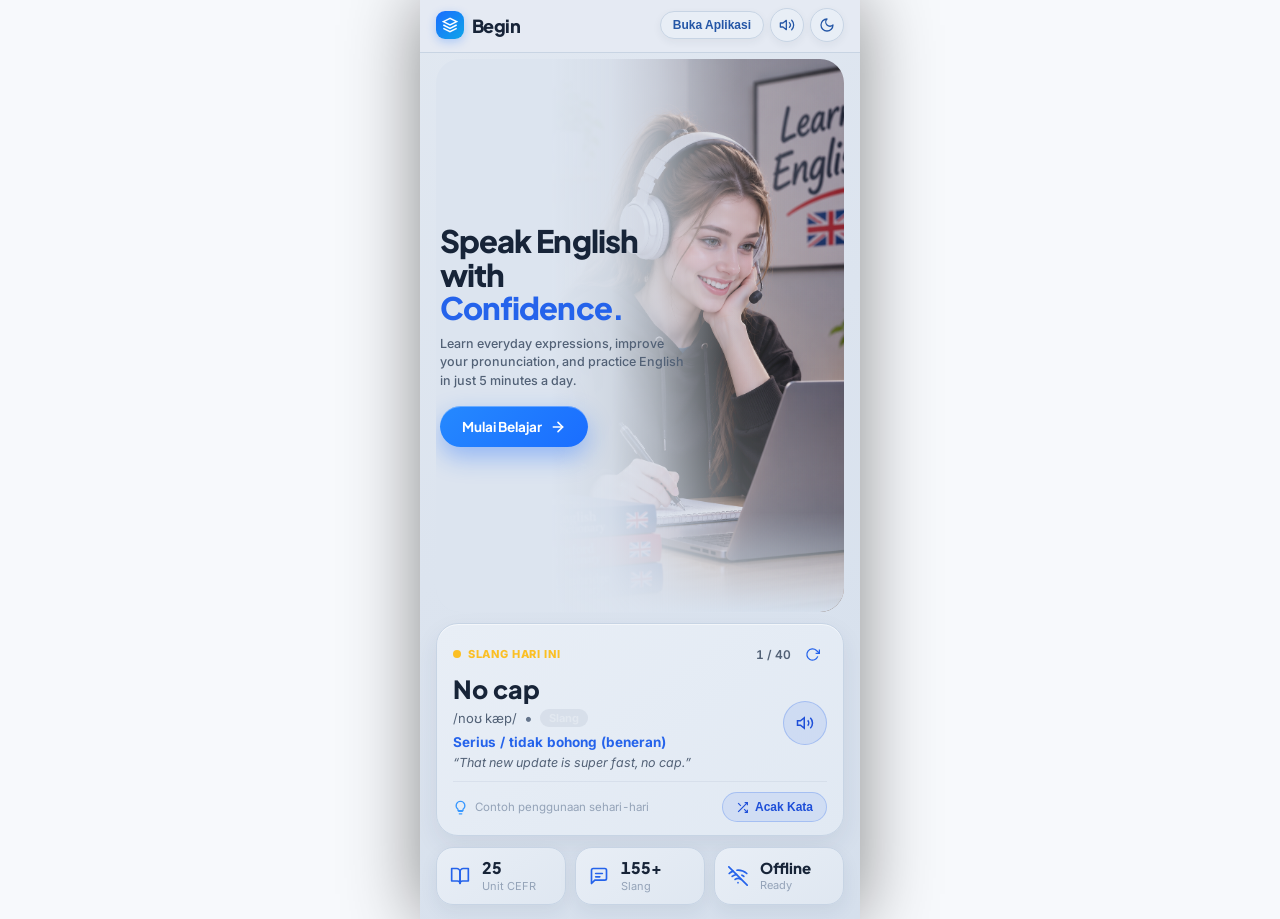
==== commit 4a23c0cc: "feat(light-theme): apply 4-color editorial block system (#D9EFF7, #9BBBFC, #4741A6, #F9CE69) isolate" ====
--- a/index.html
+++ b/index.html
@@ -11,12 +11,12 @@
   <link rel="preconnect" href="https://fonts.googleapis.com" />
   <link rel="preconnect" href="https://fonts.gstatic.com" crossorigin />
   <link href="https://fonts.googleapis.com/css2?family=Inter:wght@400;500;600;700&family=Plus+Jakarta+Sans:wght@700;800&display=swap" rel="stylesheet" />
-  <link rel="stylesheet" href="./css/tokens.css?v=28" />
-  <link rel="stylesheet" href="./css/components.css?v=28" />
+  <link rel="stylesheet" href="./css/tokens.css?v=30" />
+  <link rel="stylesheet" href="./css/components.css?v=30" />
 <script>
-if ('caches' in window && localStorage.getItem('begin_ui_ver') !== 'v28') {
+if ('caches' in window && localStorage.getItem('begin_ui_ver') !== 'v30') {
   caches.keys().then(ks => Promise.all(ks.map(k => caches.delete(k)))).then(() => {
-    localStorage.setItem('begin_ui_ver', 'v28');
+    localStorage.setItem('begin_ui_ver', 'v30');
     location.reload();
   });
 }
@@ -49,7 +49,7 @@
       <!-- EDITORIAL LANDING PAGE MATCHING MOCKUP -->
       <section class="tab-view active" id="view-landing">
         <div class="editorial-split-hero stagger-1">
-          <img class="editorial-hero-photo" src="./assets/img/hero-girl.png?v=28" alt="Belajar bahasa Inggris dengan headset di Begin" />
+          <img class="editorial-hero-photo" src="./assets/img/hero-girl.png?v=30" alt="Belajar bahasa Inggris dengan headset di Begin" />
           <div class="editorial-hero-vignette"></div>
 
           <div class="editorial-hero-copy">
@@ -224,6 +224,6 @@
       <div class="bottom-sheet"><div class="sheet-grabber"></div><div id="sheetContent"></div></div>
     </div>
   </div>
-  <script type="module" src="./js/app.js?v=28"></script>
+  <script type="module" src="./js/app.js?v=30"></script>
 </body>
 </html>
--- a/css/tokens.css
+++ b/css/tokens.css
@@ -1,27 +1,27 @@
 :root {
-  --bg-grouped: #F7F2F6;
-  --bg-hero-grad: linear-gradient(180deg, #EFE3EC 0%, #F5EEF4 52%, #FAF7FA 100%);
-  --bg-card: linear-gradient(160deg, #FAF4F8 0%, #F2E6EE 100%);
-  --bg-card-solid: #F2E6EE;
-  --bg-secondary: #EAE0E8;
-  --text-primary: #0F172A;
-  --text-secondary: #475569;
-  --text-tertiary: #64748B;
-  --separator: rgba(151, 125, 255, 0.22);
+  --bg-grouped: #F7F9FC;
+  --bg-hero-grad: linear-gradient(180deg, #EEF4FB 0%, #F7F9FC 55%, #FFFFFF 100%);
+  --bg-card: #D9EFF7;
+  --bg-card-solid: #D9EFF7;
+  --bg-secondary: #E6F2FA;
+  --text-primary: #16193B;
+  --text-secondary: #3B426B;
+  --text-tertiary: #5C648E;
+  --separator: rgba(71, 65, 166, 0.16);
 
-  --ios-blue: #1A6DFF;
-  --ios-azure: #5B4CE6;
-  --ios-green: #10B981;
-  --ios-red: #F43F5E;
-  --ios-orange: #F59E0B;
-  --ios-purple: #977DFF;
+  --ios-blue: #4741A6;
+  --ios-azure: #5B54C7;
+  --ios-green: #0F9D6E;
+  --ios-red: #E11D48;
+  --ios-orange: #D97706;
+  --ios-purple: #4741A6;
 
-  --nav-top-bg: linear-gradient(135deg, rgba(242, 230, 238, 0.94) 0%, rgba(235, 224, 245, 0.94) 100%);
-  --nav-bottom-bg: linear-gradient(135deg, rgba(242, 230, 238, 0.96) 0%, rgba(234, 224, 246, 0.96) 100%);
-  --nav-border: rgba(151, 125, 255, 0.26);
+  --nav-top-bg: rgba(255, 255, 255, 0.92);
+  --nav-bottom-bg: rgba(255, 255, 255, 0.94);
+  --nav-border: rgba(71, 65, 166, 0.16);
 
-  --shadow-card: 0 6px 22px rgba(45, 28, 64, 0.06), inset 0 1px 0 rgba(255, 255, 255, 0.88);
-  --shadow-float: 0 12px 30px rgba(91, 76, 230, 0.16);
+  --shadow-card: 0 6px 20px rgba(22, 25, 59, 0.05), inset 0 1px 0 rgba(255, 255, 255, 0.72);
+  --shadow-float: 0 12px 28px rgba(71, 65, 166, 0.16);
   --radius-card: 22px;
   --radius-pill: 999px;
   --safe-top: env(safe-area-inset-top, 12px);
--- a/css/components.css
+++ b/css/components.css
@@ -2826,64 +2826,166 @@
   color: var(--ios-blue, #1A6DFF);
 }
 
-/* === SURFACE PALETTE REFINEMENT: LIGHT MODE ONLY (#F2E6EE) === */
+/* === LIGHT MODE EDITORIAL BLOCKS (#D9EFF7, #9BBBFC, #4741A6, #F9CE69) === */
+/* Seluruh aturan di bawah ini terkunci pada :root:not([data-theme="dark"]) sehingga Dark Mode 100% tidak tersentuh */
+
+:root:not([data-theme="dark"]) body,
+:root:not([data-theme="dark"]) .app-shell {
+  background: #F7F9FC;
+  color: #16193B;
+}
+
+/* 1. DEEP INDIGO (#4741A6) — Blok Hero, Banner Engine & Tombol Aksi Utama */
+:root:not([data-theme="dark"]) .tdy-hero,
+:root:not([data-theme="dark"]) .mem-smart-banner,
+:root:not([data-theme="dark"]) .hero-banner-card {
+  background: #4741A6;
+  border: 1px solid rgba(255, 255, 255, 0.18);
+  box-shadow: 0 14px 30px rgba(71, 65, 166, 0.24), inset 0 1px 0 rgba(255, 255, 255, 0.22);
+  color: #FFFFFF;
+}
+
+:root:not([data-theme="dark"]) .tdy-hero *,
+:root:not([data-theme="dark"]) .mem-smart-banner * {
+  color: #FFFFFF;
+}
+
+:root:not([data-theme="dark"]) .tdy-hero .tdy-stat-box,
+:root:not([data-theme="dark"]) .tdy-hero [style*="background: rgba(255"] {
+  background: rgba(255, 255, 255, 0.14);
+  border: 1px solid rgba(255, 255, 255, 0.2);
+}
+
+:root:not([data-theme="dark"]) .mem-banner-title svg {
+  color: #F9CE69;
+}
+
+/* Tombol Aksi Utama & Tab Aktif memakai #4741A6 */
+:root:not([data-theme="dark"]) .btn-primary,
+:root:not([data-theme="dark"]) .mem-btn-primary,
+:root:not([data-theme="dark"]) .mem-tab-btn.active,
+:root:not([data-theme="dark"]) .mem-filter-chip.active,
+:root:not([data-theme="dark"]) .tab-btn.active {
+  background: #4741A6;
+  border-color: #4741A6;
+  color: #FFFFFF;
+}
+
+/* 2. WARM MARIGOLD (#F9CE69) — Blok Prioritas, Kartu Latihan Aktif & Sorotan */
+:root:not([data-theme="dark"]) #todayAnalyticsContainer > .ios-card:nth-of-type(1),
+:root:not([data-theme="dark"]) .mem-card,
+:root:not([data-theme="dark"]) #speakStudioContainer .p3-card:nth-of-type(3),
+:root:not([data-theme="dark"]) .landing-card-highlight {
+  background: #F9CE69;
+  border: 1px solid rgba(22, 25, 59, 0.12);
+  box-shadow: 0 8px 22px rgba(249, 206, 105, 0.28), inset 0 1px 0 rgba(255, 255, 255, 0.65);
+  color: #16193B;
+}
+
+:root:not([data-theme="dark"]) #todayAnalyticsContainer > .ios-card:nth-of-type(1) .eyebrow,
+:root:not([data-theme="dark"]) #todayAnalyticsContainer > .ios-card:nth-of-type(1) p,
+:root:not([data-theme="dark"]) .mem-card .mem-phonetic {
+  color: #2B305C;
+}
+
+/* 3. ICE MIST (#D9EFF7) — Blok Materi, Daftar Kosakata, Bacaan & Kartu Dasar */
 :root:not([data-theme="dark"]) .ios-card,
 :root:not([data-theme="dark"]) .p3-card,
-:root:not([data-theme="dark"]) .mem-card,
 :root:not([data-theme="dark"]) .mem-dict-item,
-:root:not([data-theme="dark"]) .mem-kpi-pill,
-:root:not([data-theme="dark"]) .mem-smart-banner {
-  background: linear-gradient(160deg, #FAF4F8 0%, #F2E6EE 100%) !important;
-  border: 1px solid rgba(151, 125, 255, 0.24) !important;
-  box-shadow: 0 6px 22px rgba(45, 28, 64, 0.06), inset 0 1px 0 rgba(255, 255, 255, 0.88) !important;
-  color: #0F172A;
-}
-
+:root:not([data-theme="dark"]) .unit-card,
+:root:not([data-theme="dark"]) .brief-card {
+  background: #D9EFF7;
+  border: 1px solid rgba(71, 65, 166, 0.14);
+  box-shadow: 0 6px 20px rgba(22, 25, 59, 0.05), inset 0 1px 0 rgba(255, 255, 255, 0.78);
+  color: #16193B;
+}
+
+/* 4. PERIWINKLE BLUE (#9BBBFC) — Blok Audio Speak, Kuis & Kartu Selang-Seling */
+:root:not([data-theme="dark"]) #todayAnalyticsContainer > .ios-card:nth-of-type(3),
+:root:not([data-theme="dark"]) #speakStudioContainer .p3-card:nth-of-type(2),
+:root:not([data-theme="dark"]) #unitsList > *:nth-child(even),
+:root:not([data-theme="dark"]) #briefList > *:nth-child(even) {
+  background: #9BBBFC;
+  border: 1px solid rgba(71, 65, 166, 0.2);
+  box-shadow: 0 8px 22px rgba(155, 187, 252, 0.28), inset 0 1px 0 rgba(255, 255, 255, 0.6);
+  color: #16193B;
+}
+
+/* 5. KPI STRIP 4 WARNA DI MODUL WORDS (Sesuai urutan 4 swatch referensi) */
+:root:not([data-theme="dark"]) .mem-kpi-strip .mem-kpi-pill:nth-child(1) {
+  background: #F9CE69;
+  border: 1px solid rgba(22, 25, 59, 0.12);
+}
+:root:not([data-theme="dark"]) .mem-kpi-strip .mem-kpi-pill:nth-child(2) {
+  background: #9BBBFC;
+  border: 1px solid rgba(71, 65, 166, 0.18);
+}
+:root:not([data-theme="dark"]) .mem-kpi-strip .mem-kpi-pill:nth-child(3) {
+  background: #D9EFF7;
+  border: 1px solid rgba(71, 65, 166, 0.16);
+}
+:root:not([data-theme="dark"]) .mem-kpi-strip .mem-kpi-pill:nth-child(4) {
+  background: #4741A6;
+  border: 1px solid #4741A6;
+}
+:root:not([data-theme="dark"]) .mem-kpi-strip .mem-kpi-pill:nth-child(4) .mem-kpi-num,
+:root:not([data-theme="dark"]) .mem-kpi-strip .mem-kpi-pill:nth-child(4) .mem-kpi-lbl {
+  color: #FFFFFF;
+}
+
+/* Sub-blok di dalam kartu berwarna dibuat putih bersih agar hierarki teks sangat jelas */
 :root:not([data-theme="dark"]) .tdy-goal-item,
-:root:not([data-theme="dark"]) .tdy-skill-card {
-  background: rgba(255, 255, 255, 0.65) !important;
-  border: 1px solid rgba(151, 125, 255, 0.22) !important;
-  color: #0F172A;
-}
-
-:root:not([data-theme="dark"]) .tdy-hero {
-  background: linear-gradient(135deg, #2952FF 0%, #5B4CE6 55%, #1624B8 100%) !important;
-  box-shadow: 0 14px 30px rgba(41, 82, 255, 0.24), inset 0 1px 0 rgba(255, 255, 255, 0.3) !important;
-}
-
-/* === DARK MODE SURFACE ISOLATION === */
+:root:not([data-theme="dark"]) .tdy-skill-card,
+:root:not([data-theme="dark"]) .mem-reveal-box,
+:root:not([data-theme="dark"]) .mem-personal-box,
+:root:not([data-theme="dark"]) .mem-input,
+:root:not([data-theme="dark"]) .mem-choice-btn,
+:root:not([data-theme="dark"]) .mem-btn-ghost {
+  background: rgba(255, 255, 255, 0.84);
+  border: 1px solid rgba(71, 65, 166, 0.18);
+  color: #16193B;
+}
+
+:root:not([data-theme="dark"]) .mem-filter-chip:not(.active),
+:root:not([data-theme="dark"]) .mem-tab-btn:not(.active) {
+  background: #FFFFFF;
+  border: 1px solid rgba(71, 65, 166, 0.18);
+  color: #16193B;
+}
+
+/* === DARK MODE TETAP ASLI 100% SEPERTI v2.0-baseline === */
 [data-theme="dark"] .ios-card,
 [data-theme="dark"] .p3-card,
 [data-theme="dark"] .mem-card,
 [data-theme="dark"] .mem-dict-item,
 [data-theme="dark"] .mem-kpi-pill,
 [data-theme="dark"] .mem-smart-banner {
-  background: linear-gradient(160deg, #16233D 0%, #0F182B 100%) !important;
-  border: 1px solid rgba(96, 165, 250, 0.2) !important;
-  box-shadow: 0 8px 24px rgba(0, 0, 0, 0.38), inset 0 1px 0 rgba(255, 255, 255, 0.06) !important;
-  color: #F8FAFC;
+  background: var(--bg-card);
+  border: 1px solid var(--separator);
+  box-shadow: var(--shadow-card);
+  color: var(--text-primary);
 }
 
 [data-theme="dark"] .tdy-goal-item,
 [data-theme="dark"] .tdy-skill-card,
 [data-theme="dark"] .mem-reveal-box,
 [data-theme="dark"] .mem-personal-box {
-  background: rgba(26, 40, 68, 0.78) !important;
-  border: 1px solid rgba(96, 165, 250, 0.18) !important;
-  color: #F8FAFC;
+  background: var(--bg-grouped);
+  border: 1px solid var(--separator);
+  color: var(--text-primary);
 }
 
 [data-theme="dark"] .mem-input,
 [data-theme="dark"] .mem-choice-btn,
 [data-theme="dark"] .mem-filter-chip:not(.active),
 [data-theme="dark"] .mem-tab-btn:not(.active) {
-  background: #131E36 !important;
-  border-color: rgba(96, 165, 250, 0.24) !important;
-  color: #F8FAFC !important;
+  background: var(--bg-card-solid);
+  border-color: var(--separator);
+  color: var(--text-primary);
 }
 
 [data-theme="dark"] .tdy-hero {
-  background: linear-gradient(135deg, #1E40AF 0%, #3730A3 55%, #0F172A 100%) !important;
-  border: 1px solid rgba(96, 165, 250, 0.28) !important;
-  box-shadow: 0 14px 30px rgba(0, 0, 0, 0.45), inset 0 1px 0 rgba(255, 255, 255, 0.14) !important;
-}
+  background: linear-gradient(145deg, #162B56 0%, #0E1C3A 100%);
+  border: 1px solid rgba(96, 165, 250, 0.24);
+  box-shadow: 0 14px 30px rgba(0, 0, 0, 0.45), inset 0 1px 0 rgba(255, 255, 255, 0.08);
+}
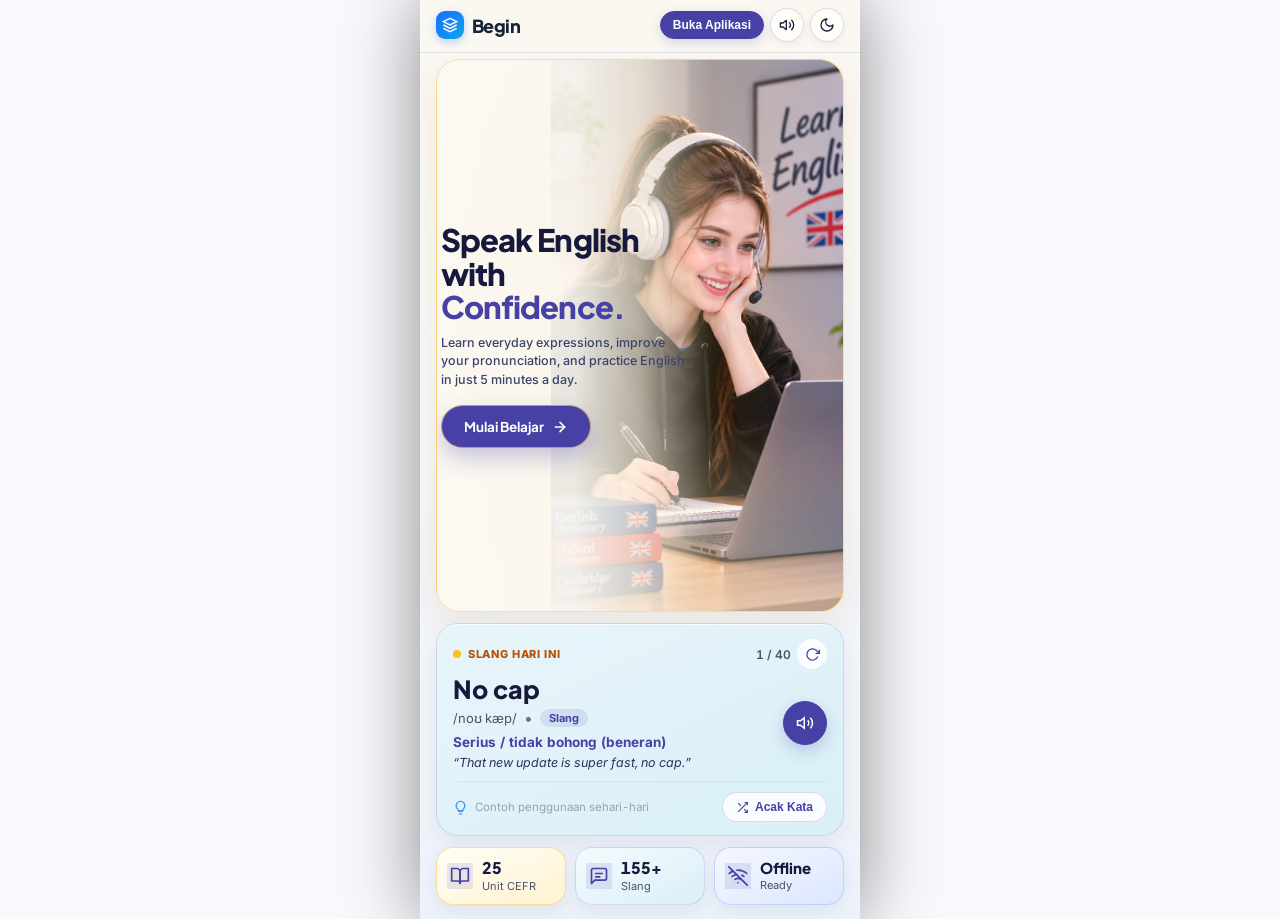
==== commit becf7cff: "style(landing): illuminate light mode hero & portrait with #F9CE69 warm glow and comfortable palette" ====
--- a/index.html
+++ b/index.html
@@ -11,12 +11,12 @@
   <link rel="preconnect" href="https://fonts.googleapis.com" />
   <link rel="preconnect" href="https://fonts.gstatic.com" crossorigin />
   <link href="https://fonts.googleapis.com/css2?family=Inter:wght@400;500;600;700&family=Plus+Jakarta+Sans:wght@700;800&display=swap" rel="stylesheet" />
-  <link rel="stylesheet" href="./css/tokens.css?v=30" />
-  <link rel="stylesheet" href="./css/components.css?v=30" />
+  <link rel="stylesheet" href="./css/tokens.css?v=34" />
+  <link rel="stylesheet" href="./css/components.css?v=34" />
 <script>
-if ('caches' in window && localStorage.getItem('begin_ui_ver') !== 'v30') {
+if ('caches' in window && localStorage.getItem('begin_ui_ver') !== 'v34') {
   caches.keys().then(ks => Promise.all(ks.map(k => caches.delete(k)))).then(() => {
-    localStorage.setItem('begin_ui_ver', 'v30');
+    localStorage.setItem('begin_ui_ver', 'v34');
     location.reload();
   });
 }
@@ -49,7 +49,7 @@
       <!-- EDITORIAL LANDING PAGE MATCHING MOCKUP -->
       <section class="tab-view active" id="view-landing">
         <div class="editorial-split-hero stagger-1">
-          <img class="editorial-hero-photo" src="./assets/img/hero-girl.png?v=30" alt="Belajar bahasa Inggris dengan headset di Begin" />
+          <img class="editorial-hero-photo" src="./assets/img/hero-girl.png?v=34" alt="Belajar bahasa Inggris dengan headset di Begin" />
           <div class="editorial-hero-vignette"></div>
 
           <div class="editorial-hero-copy">
@@ -224,6 +224,6 @@
       <div class="bottom-sheet"><div class="sheet-grabber"></div><div id="sheetContent"></div></div>
     </div>
   </div>
-  <script type="module" src="./js/app.js?v=30"></script>
+  <script type="module" src="./js/app.js?v=34"></script>
 </body>
 </html>
--- a/css/components.css
+++ b/css/components.css
@@ -2911,26 +2911,31 @@
   color: #16193B;
 }
 
-/* 5. KPI STRIP 4 WARNA DI MODUL WORDS (Sesuai urutan 4 swatch referensi) */
-:root:not([data-theme="dark"]) .mem-kpi-strip .mem-kpi-pill:nth-child(1) {
-  background: #F9CE69;
-  border: 1px solid rgba(22, 25, 59, 0.12);
-}
-:root:not([data-theme="dark"]) .mem-kpi-strip .mem-kpi-pill:nth-child(2) {
-  background: #9BBBFC;
-  border: 1px solid rgba(71, 65, 166, 0.18);
-}
-:root:not([data-theme="dark"]) .mem-kpi-strip .mem-kpi-pill:nth-child(3) {
-  background: #D9EFF7;
-  border: 1px solid rgba(71, 65, 166, 0.16);
-}
-:root:not([data-theme="dark"]) .mem-kpi-strip .mem-kpi-pill:nth-child(4) {
-  background: #4741A6;
-  border: 1px solid #4741A6;
-}
-:root:not([data-theme="dark"]) .mem-kpi-strip .mem-kpi-pill:nth-child(4) .mem-kpi-num,
-:root:not([data-theme="dark"]) .mem-kpi-strip .mem-kpi-pill:nth-child(4) .mem-kpi-lbl {
-  color: #FFFFFF;
+/* 5. KPI STRIP BERSIH & TENANG DI MODUL WORDS (Khusus Light Mode) */
+:root:not([data-theme="dark"]) .mem-kpi-strip .mem-kpi-pill {
+  background: #FFFFFF !important;
+  border: 1px solid rgba(71, 65, 166, 0.15) !important;
+  box-shadow: 0 4px 12px rgba(22, 25, 59, 0.04) !important;
+}
+
+:root:not([data-theme="dark"]) .mem-kpi-strip .mem-kpi-pill .mem-kpi-num {
+  color: #16193B !important;
+}
+
+:root:not([data-theme="dark"]) .mem-kpi-strip .mem-kpi-pill .mem-kpi-num.is-weak {
+  color: #D97706 !important;
+}
+
+:root:not([data-theme="dark"]) .mem-kpi-strip .mem-kpi-pill .mem-kpi-num.is-due {
+  color: #4741A6 !important;
+}
+
+:root:not([data-theme="dark"]) .mem-kpi-strip .mem-kpi-pill .mem-kpi-num.is-mastered {
+  color: #0F9D6E !important;
+}
+
+:root:not([data-theme="dark"]) .mem-kpi-strip .mem-kpi-pill .mem-kpi-lbl {
+  color: #475569 !important;
 }
 
 /* Sub-blok di dalam kartu berwarna dibuat putih bersih agar hierarki teks sangat jelas */
@@ -2989,3 +2994,193 @@
   border: 1px solid rgba(96, 165, 250, 0.24);
   box-shadow: 0 14px 30px rgba(0, 0, 0, 0.45), inset 0 1px 0 rgba(255, 255, 255, 0.08);
 }
+
+/* === LIGHT MODE BOTTOM TAB GLIDER CONTRAST FIX === */
+:root:not([data-theme="dark"]) .tab-glider {
+  background: #4741A6 !important;
+  box-shadow: 0 6px 16px rgba(71, 65, 166, 0.28), inset 0 1px 0 rgba(255, 255, 255, 0.22) !important;
+}
+
+:root:not([data-theme="dark"]) .tab-btn {
+  color: #3B426B;
+}
+
+:root:not([data-theme="dark"]) .tab-btn.active,
+:root:not([data-theme="dark"]) .tab-btn.active svg,
+:root:not([data-theme="dark"]) .tab-btn.active span {
+  color: #FFFFFF !important;
+}
+
+/* === SOLID ACTION BUTTONS IN TARGET TERUKUR HARI INI (LIGHT MODE ONLY) === */
+:root:not([data-theme="dark"]) .tdy-goal-item button,
+:root:not([data-theme="dark"]) .tdy-goal-btn {
+  background: #4741A6 !important;
+  border: 1px solid #4741A6 !important;
+  color: #FFFFFF !important;
+  font-weight: 700 !important;
+  padding: 8px 16px !important;
+  border-radius: 999px !important;
+  box-shadow: 0 4px 12px rgba(71, 65, 166, 0.22) !important;
+}
+
+:root:not([data-theme="dark"]) .tdy-goal-item button.is-done,
+:root:not([data-theme="dark"]) .tdy-goal-item button:disabled {
+  background: #0F9D6E !important;
+  border-color: #0F9D6E !important;
+  color: #FFFFFF !important;
+  opacity: 1 !important;
+  box-shadow: none !important;
+}
+
+/* === LANDING LIGHT MODE WARM #F9CE69 LIGHTING === */
+/* Terkunci mutlak pada #appShell.is-landing[data-landing-theme="light"] saja */
+
+#appShell.is-landing[data-landing-theme="light"] {
+  background: linear-gradient(180deg, #FBF8F1 0%, #F4F6FB 56%, #EDF2FA 100%) !important;
+  color: #16193B !important;
+}
+
+#appShell.is-landing[data-landing-theme="light"] .top-bar {
+  background: rgba(251, 248, 241, 0.92) !important;
+  border-bottom: 1px solid rgba(71, 65, 166, 0.14) !important;
+}
+
+#appShell.is-landing[data-landing-theme="light"] .pill-nav-switch {
+  background: #4741A6 !important;
+  border-color: #4741A6 !important;
+  color: #FFFFFF !important;
+  box-shadow: 0 4px 12px rgba(71, 65, 166, 0.2) !important;
+}
+
+#appShell.is-landing[data-landing-theme="light"] .icon-btn {
+  background: #FFFDF8 !important;
+  border-color: rgba(71, 65, 166, 0.18) !important;
+  color: #16193B !important;
+}
+
+/* HERO: Pancaran cahaya hangat #F9CE69 di area ilustrasi wanita */
+#appShell.is-landing[data-landing-theme="light"] .editorial-split-hero {
+  background:
+    radial-gradient(circle at 78% 42%, rgba(249, 206, 105, 0.85) 0%, rgba(249, 206, 105, 0.36) 42%, rgba(251, 248, 241, 0) 74%),
+    linear-gradient(125deg, #FBF8F1 0%, #FFF4D6 58%, #F9CE69 100%) !important;
+  border: 1px solid rgba(249, 206, 105, 0.55) !important;
+  box-shadow: 0 14px 32px rgba(180, 130, 30, 0.12), inset 0 1px 0 rgba(255, 255, 255, 0.85) !important;
+}
+
+#appShell.is-landing[data-landing-theme="light"] .editorial-hero-photo {
+  filter: brightness(1.03) contrast(1.04) saturate(1.08) drop-shadow(-6px 8px 18px rgba(249, 206, 105, 0.45)) !important;
+  opacity: 1 !important;
+}
+
+#appShell.is-landing[data-landing-theme="light"] .editorial-hero-vignette {
+  background:
+    linear-gradient(
+      90deg,
+      rgba(251, 248, 241, 0.97) 0%,
+      rgba(251, 248, 241, 0.92) 34%,
+      rgba(255, 246, 222, 0.68) 50%,
+      rgba(249, 206, 105, 0.14) 68%,
+      transparent 100%
+    ),
+    linear-gradient(
+      180deg,
+      rgba(251, 248, 241, 0.05) 0%,
+      transparent 65%,
+      rgba(251, 248, 241, 0.45) 100%
+    ) !important;
+}
+
+#appShell.is-landing[data-landing-theme="light"] .editorial-title {
+  color: #16193B !important;
+}
+
+#appShell.is-landing[data-landing-theme="light"] .editorial-title span {
+  color: #4741A6 !important;
+}
+
+#appShell.is-landing[data-landing-theme="light"] .editorial-sub {
+  color: #3B426B !important;
+}
+
+#appShell.is-landing[data-landing-theme="light"] .editorial-cta-pill {
+  background: #4741A6 !important;
+  color: #FFFFFF !important;
+  border: 1.5px solid rgba(249, 206, 105, 0.65) !important;
+  box-shadow: 0 10px 22px rgba(71, 65, 166, 0.28) !important;
+}
+
+/* SLANG CARD: Permukaan Ice Mist (#D9EFF7) lembut & nyaman di mata */
+#appShell.is-landing[data-landing-theme="light"] .midnight-slang-card {
+  background: linear-gradient(155deg, #E8F5FA 0%, #D9EFF7 100%) !important;
+  border: 1px solid rgba(71, 65, 166, 0.16) !important;
+  box-shadow: 0 10px 24px rgba(22, 25, 59, 0.06), inset 0 1px 0 rgba(255, 255, 255, 0.85) !important;
+  color: #16193B !important;
+}
+
+#appShell.is-landing[data-landing-theme="light"] .midnight-slang-card [style*="color:#FBBF24"] {
+  color: #B45309 !important;
+}
+
+#appShell.is-landing[data-landing-theme="light"] #landingSlangWord {
+  color: #16193B !important;
+}
+
+#appShell.is-landing[data-landing-theme="light"] #landingSlangPhonetic,
+#appShell.is-landing[data-landing-theme="light"] #landingSlangCounter {
+  color: #475569 !important;
+}
+
+#appShell.is-landing[data-landing-theme="light"] .midnight-slang-card span[style*="rgba(148,163,184,0.18)"] {
+  background: rgba(71, 65, 166, 0.12) !important;
+  color: #4741A6 !important;
+}
+
+#appShell.is-landing[data-landing-theme="light"] #landingSlangMeaning {
+  color: #4741A6 !important;
+}
+
+#appShell.is-landing[data-landing-theme="light"] #landingSlangExample {
+  color: #2B305C !important;
+}
+
+#appShell.is-landing[data-landing-theme="light"] .slang-audio-circle {
+  background: #4741A6 !important;
+  border-color: #4741A6 !important;
+  color: #FFFFFF !important;
+  box-shadow: 0 6px 16px rgba(71, 65, 166, 0.24) !important;
+}
+
+#appShell.is-landing[data-landing-theme="light"] .slang-shuffle-pill,
+#appShell.is-landing[data-landing-theme="light"] .slang-icon-mini {
+  background: rgba(255, 255, 255, 0.85) !important;
+  border-color: rgba(71, 65, 166, 0.18) !important;
+  color: #4741A6 !important;
+}
+
+/* BOTTOM 3 KPI BOXES: Palet lembut selaras (#F9CE69, #D9EFF7, #9BBBFC) */
+#appShell.is-landing[data-landing-theme="light"] .midnight-kpi-grid .midnight-kpi-box:nth-child(1) {
+  background: linear-gradient(155deg, #FFFDF7 0%, #FFF3D1 100%) !important;
+  border: 1px solid rgba(249, 206, 105, 0.65) !important;
+  color: #16193B !important;
+}
+
+#appShell.is-landing[data-landing-theme="light"] .midnight-kpi-grid .midnight-kpi-box:nth-child(2) {
+  background: linear-gradient(155deg, #F5FBFE 0%, #D9EFF7 100%) !important;
+  border: 1px solid rgba(71, 65, 166, 0.16) !important;
+  color: #16193B !important;
+}
+
+#appShell.is-landing[data-landing-theme="light"] .midnight-kpi-grid .midnight-kpi-box:nth-child(3) {
+  background: linear-gradient(155deg, #F4F7FF 0%, #DCE7FE 100%) !important;
+  border: 1px solid rgba(155, 187, 252, 0.55) !important;
+  color: #16193B !important;
+}
+
+#appShell.is-landing[data-landing-theme="light"] .midnight-kpi-icon {
+  background: rgba(71, 65, 166, 0.12) !important;
+  color: #4741A6 !important;
+}
+
+#appShell.is-landing[data-landing-theme="light"] .midnight-kpi-box div[style*="color:#94A3B8"] {
+  color: #475569 !important;
+}
